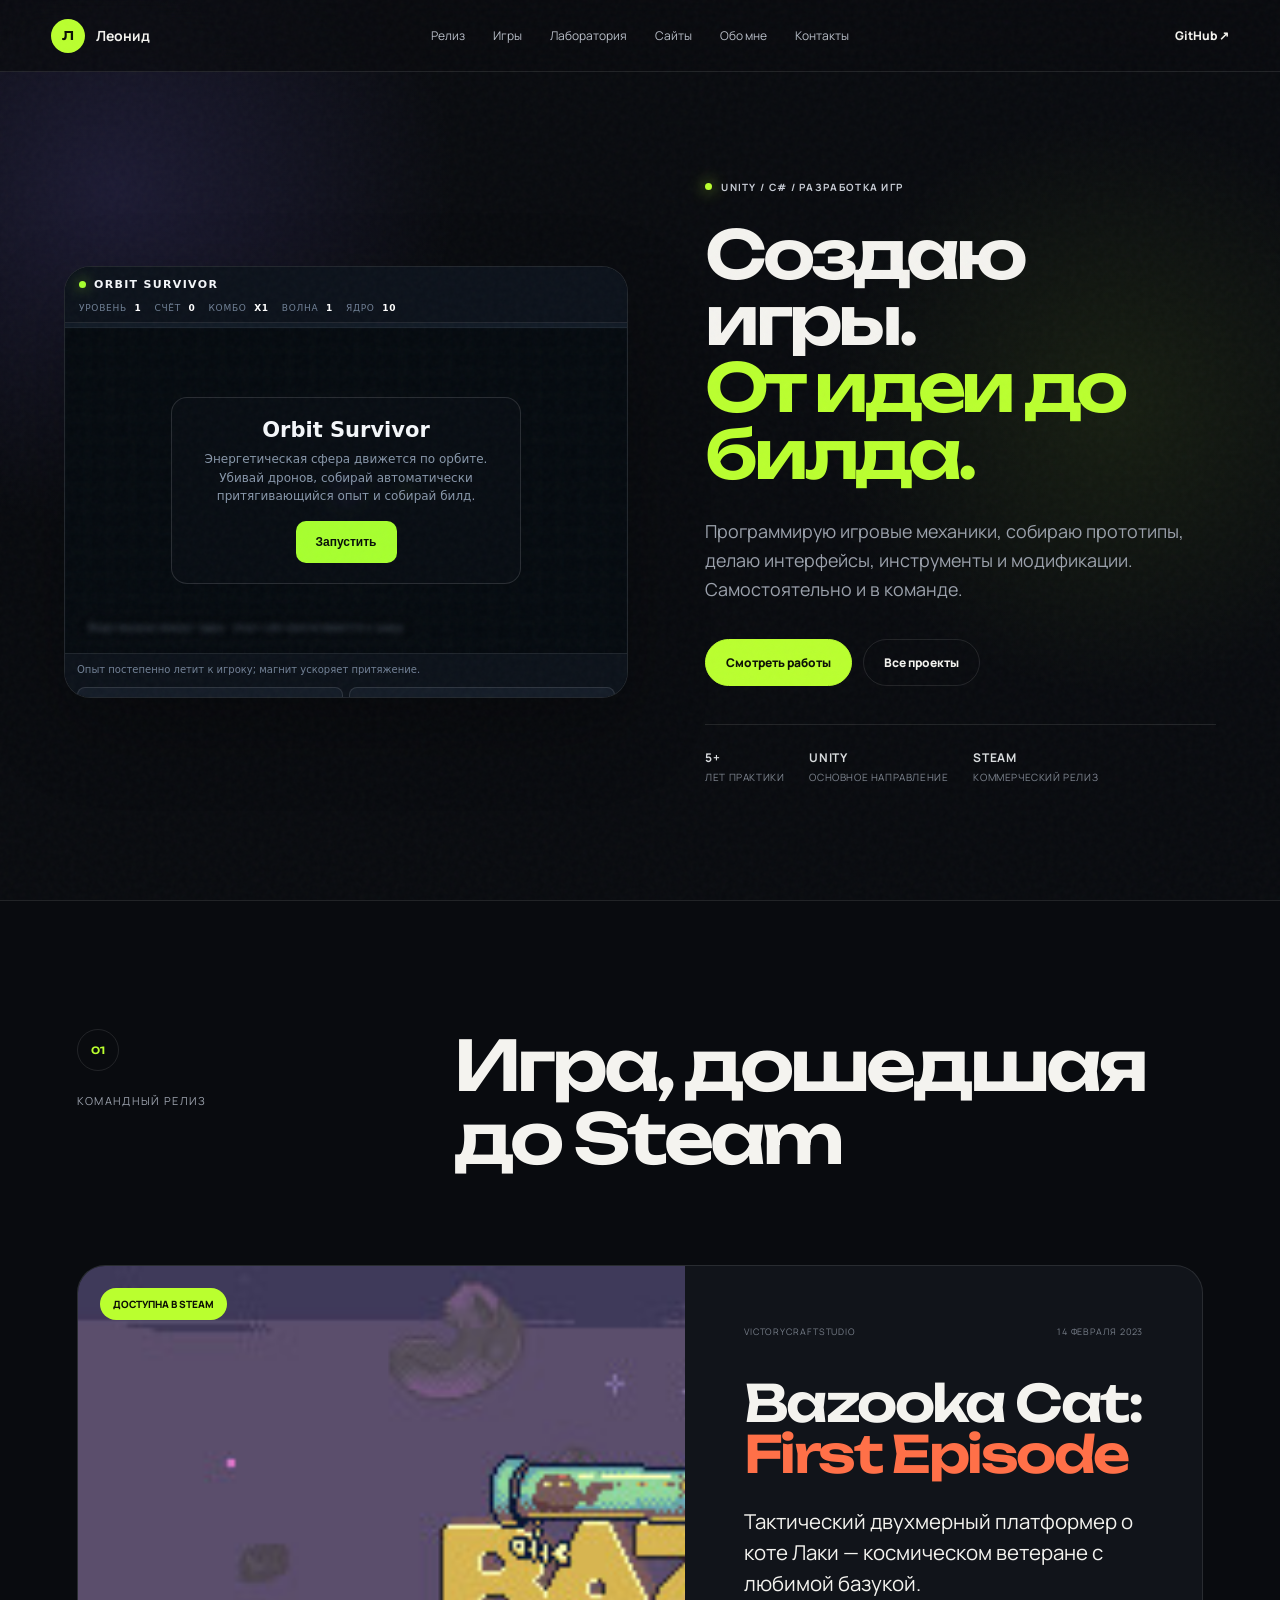
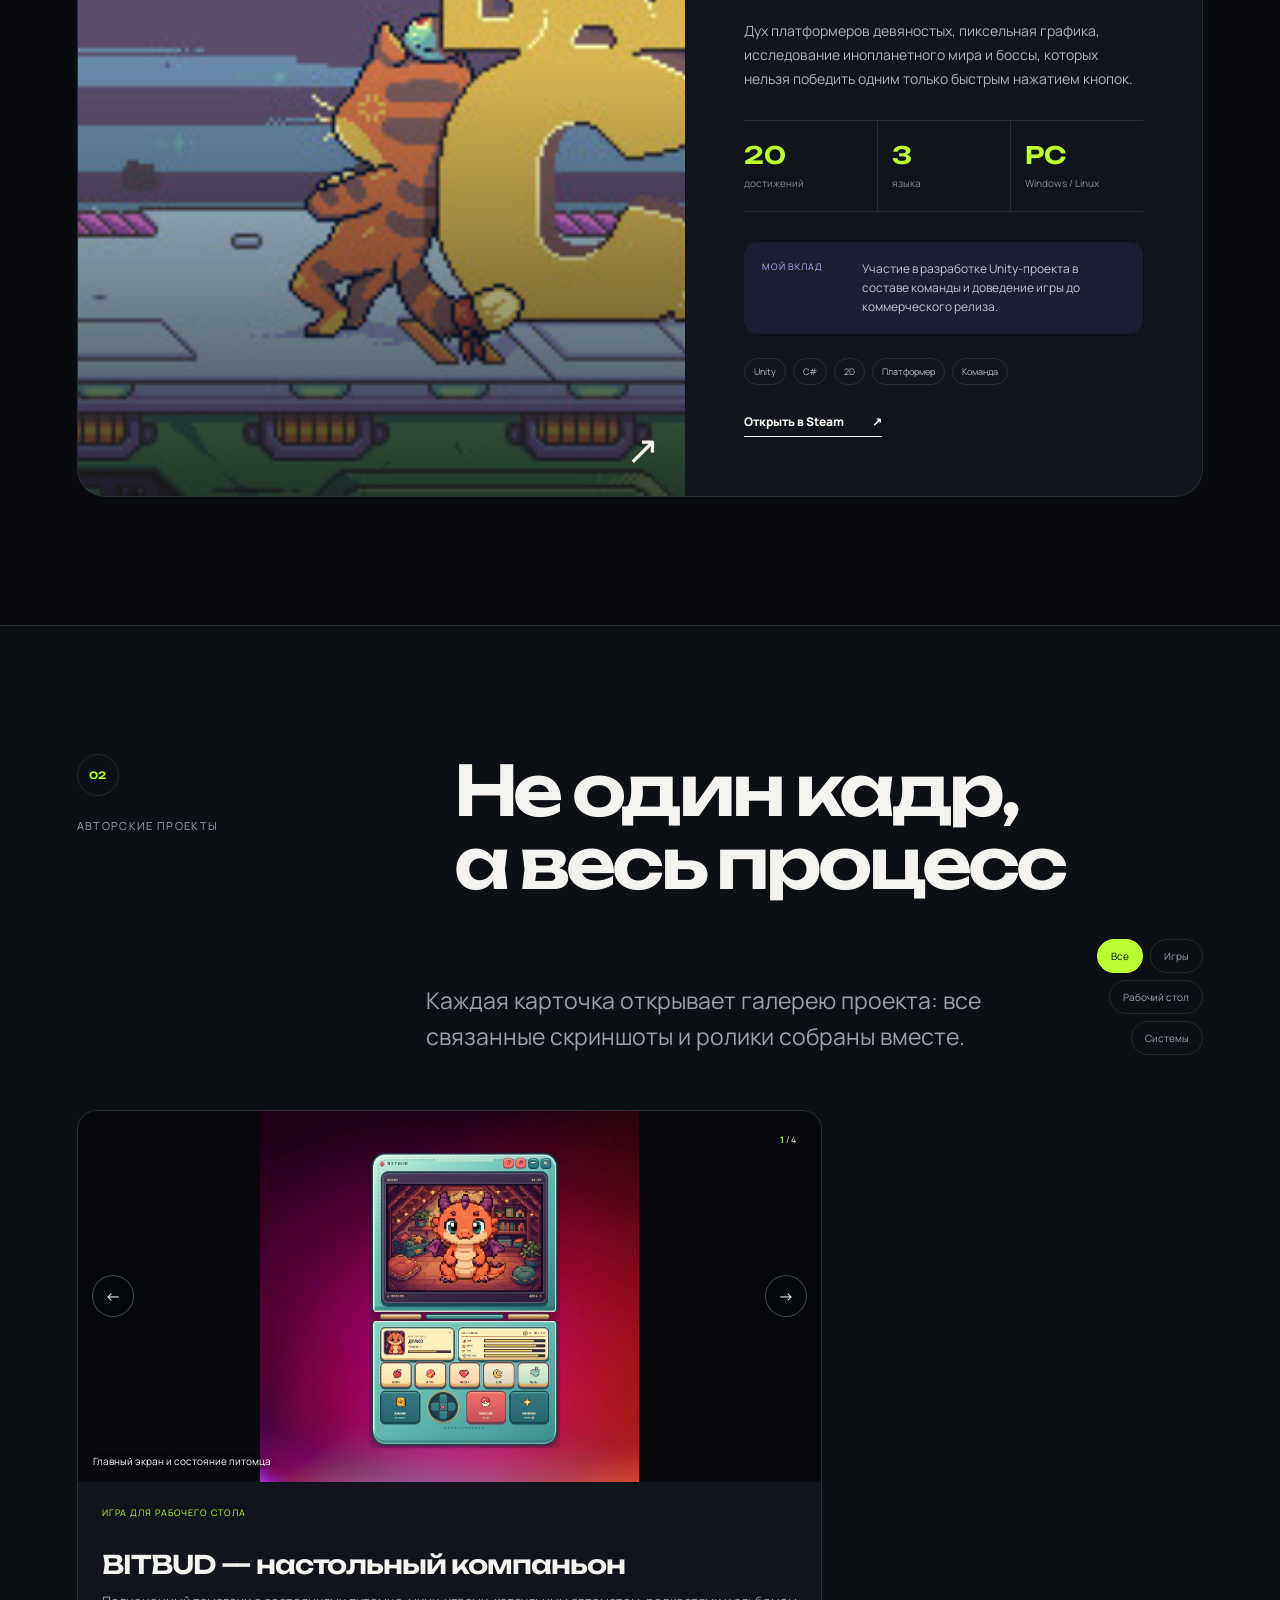
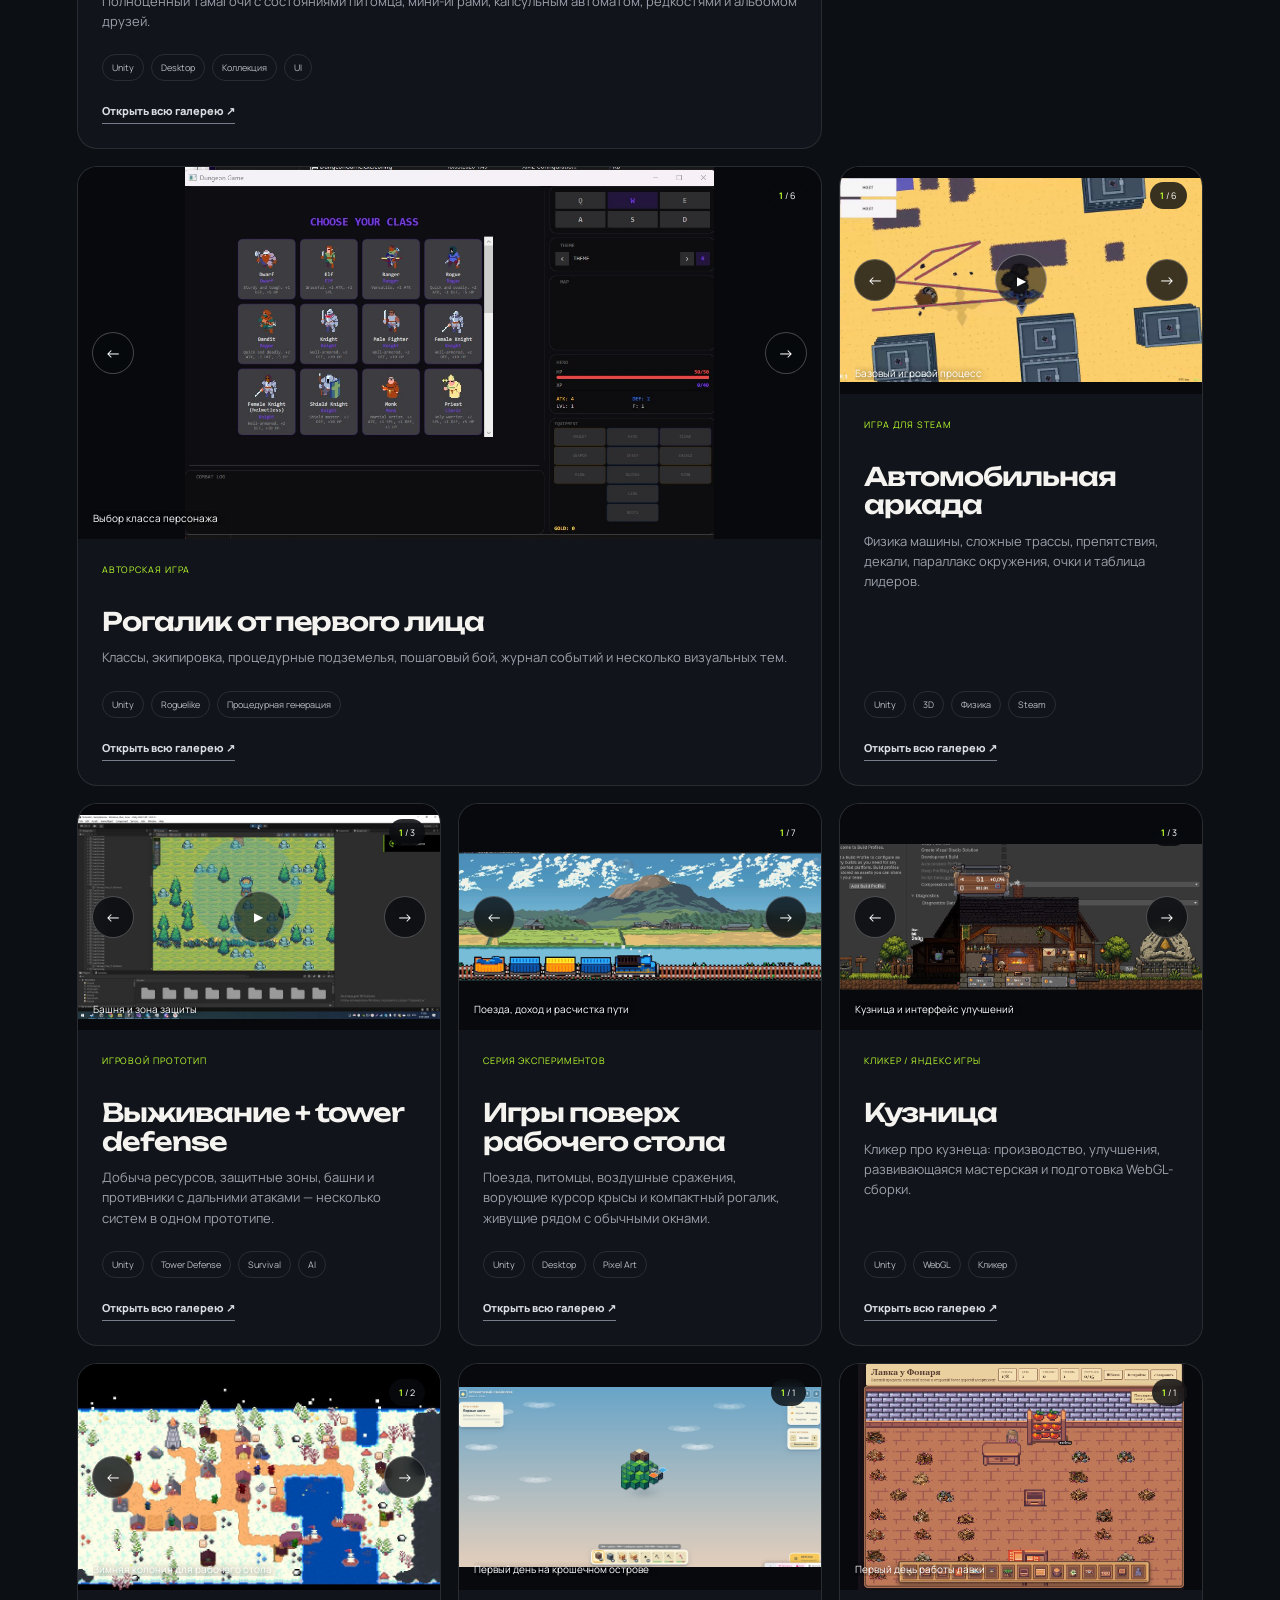
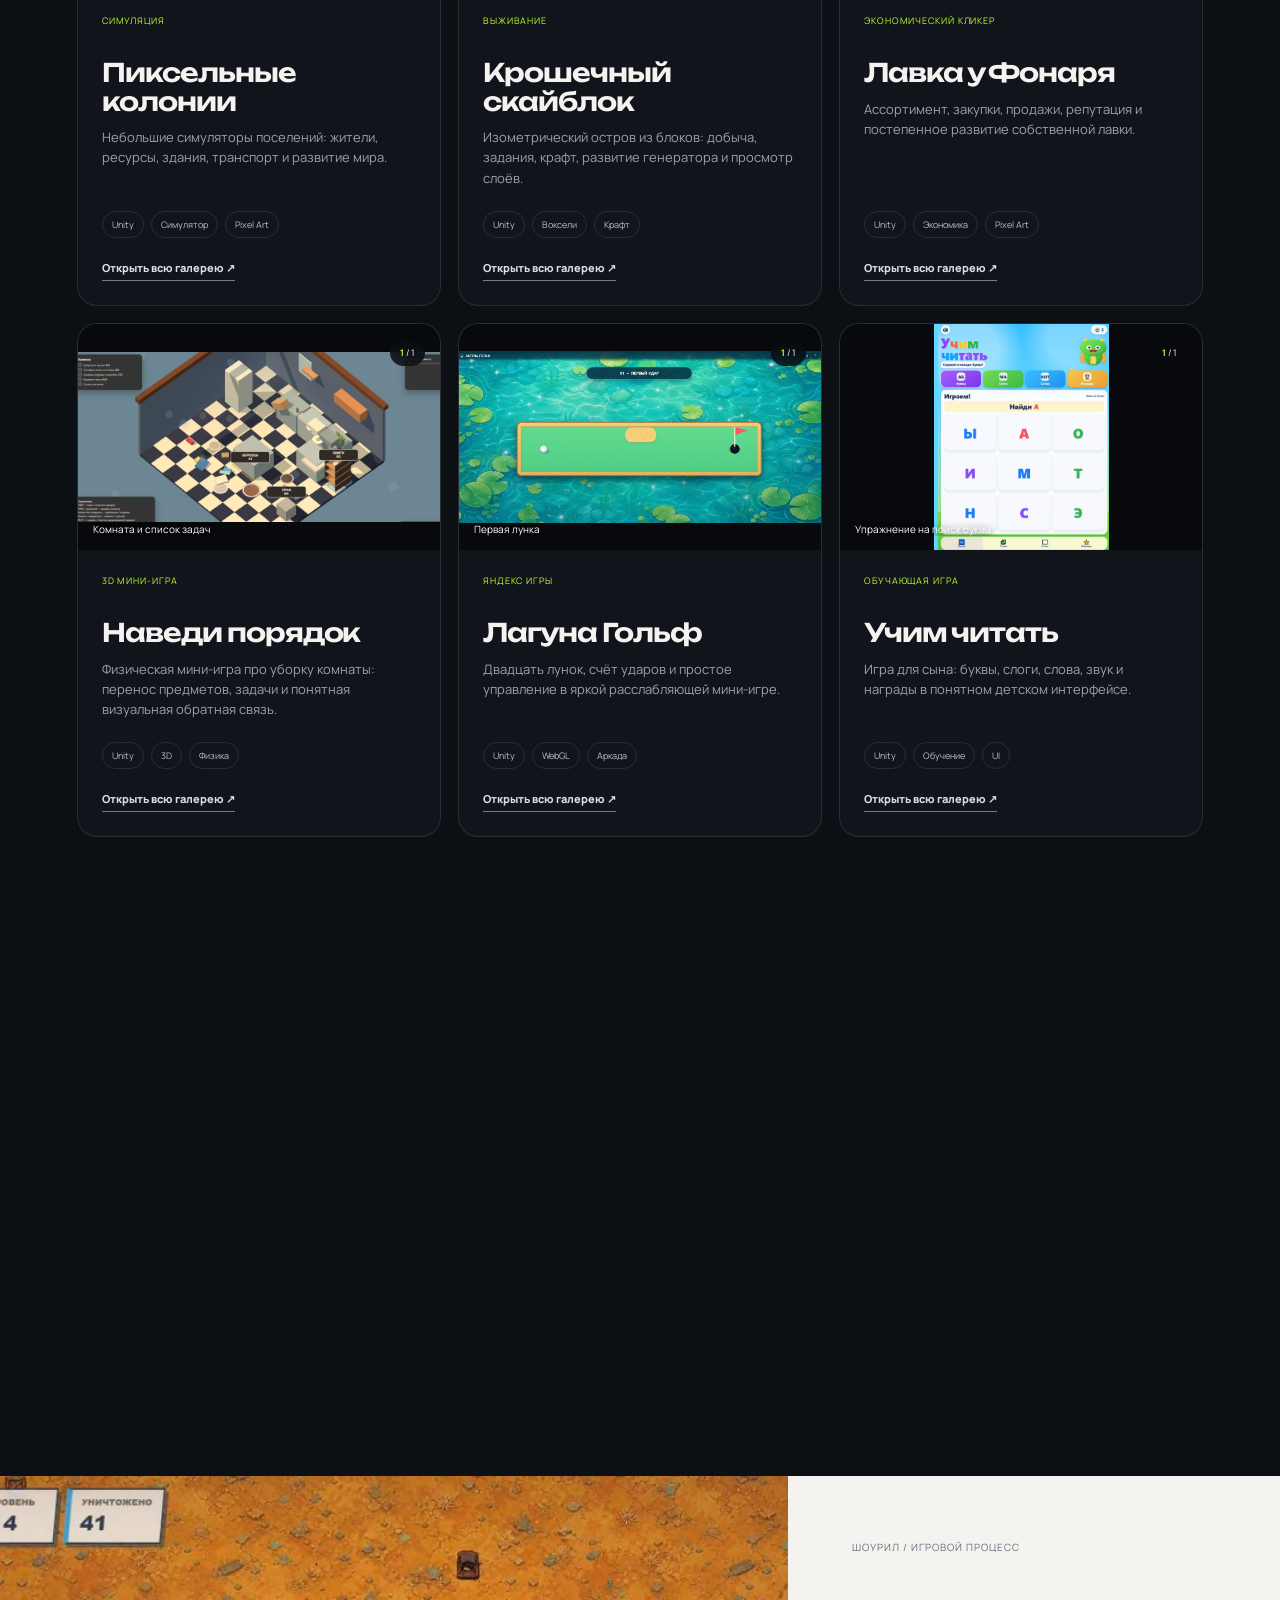
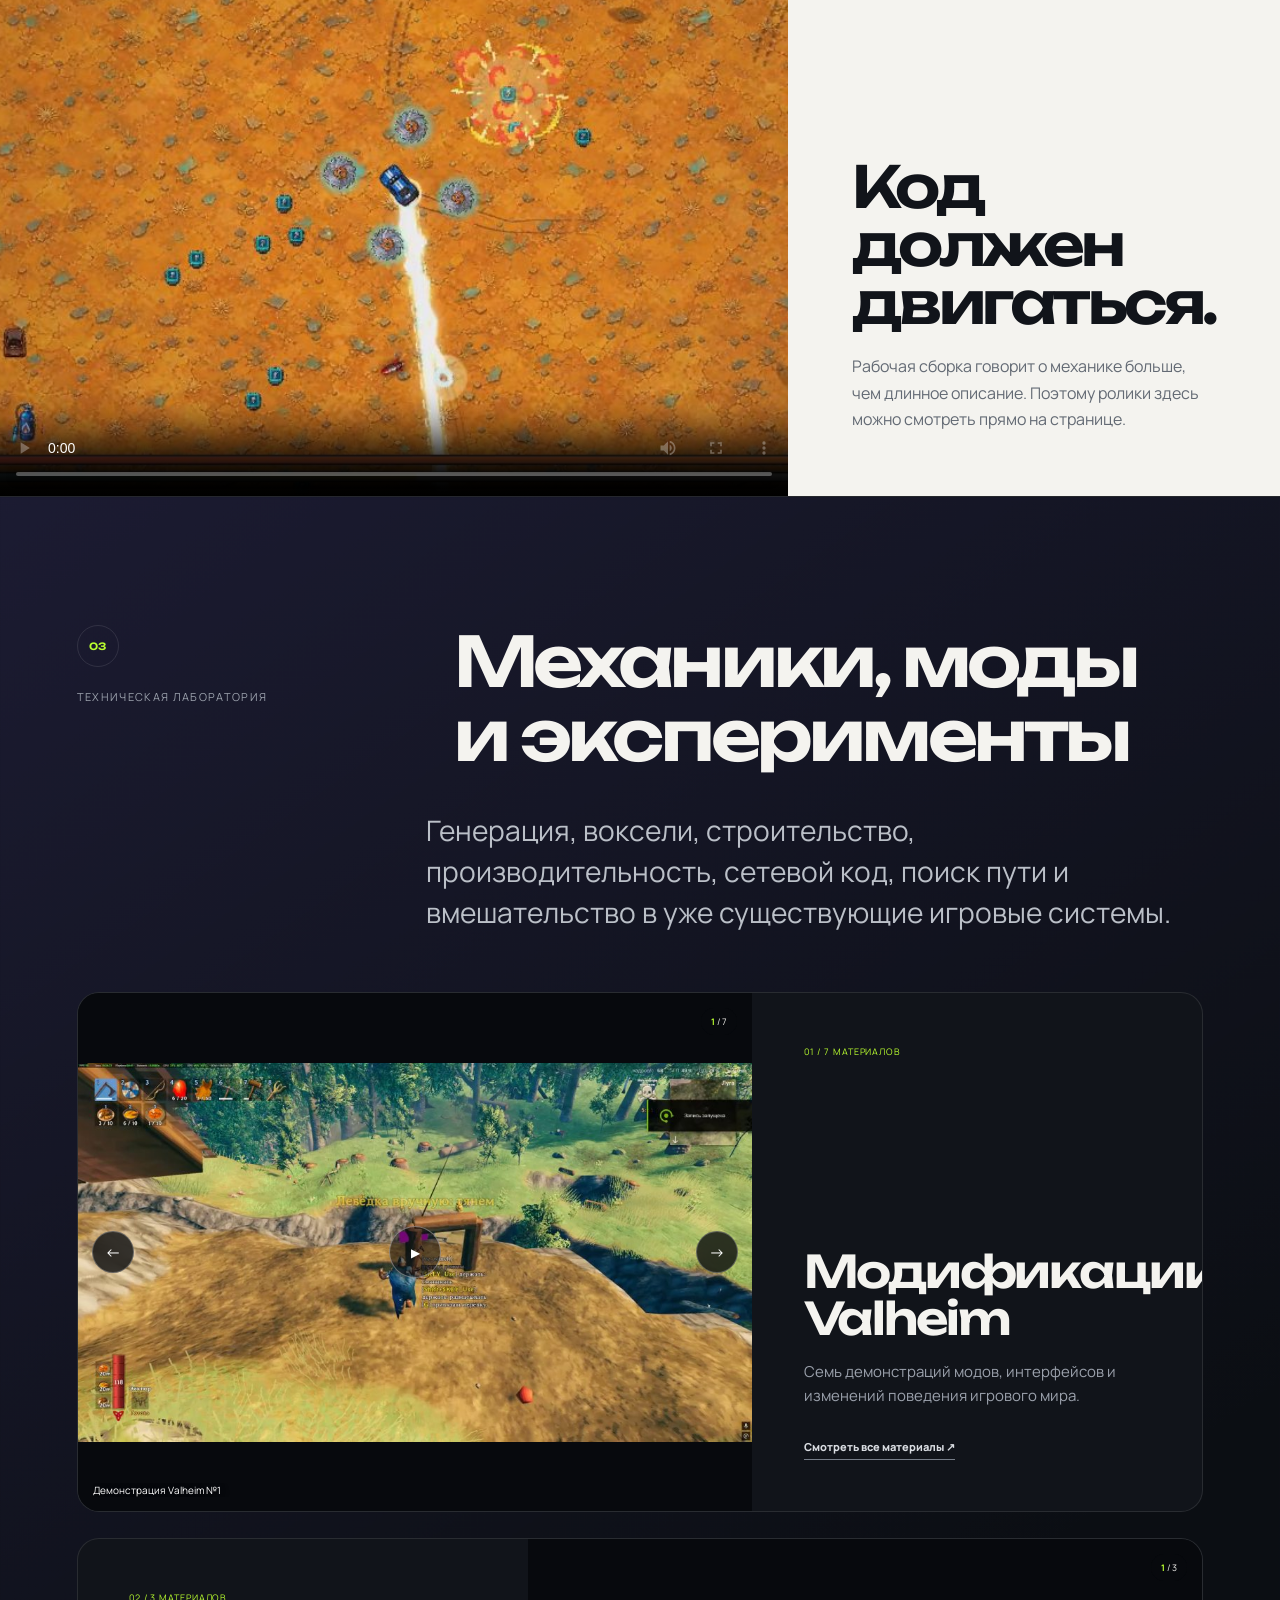
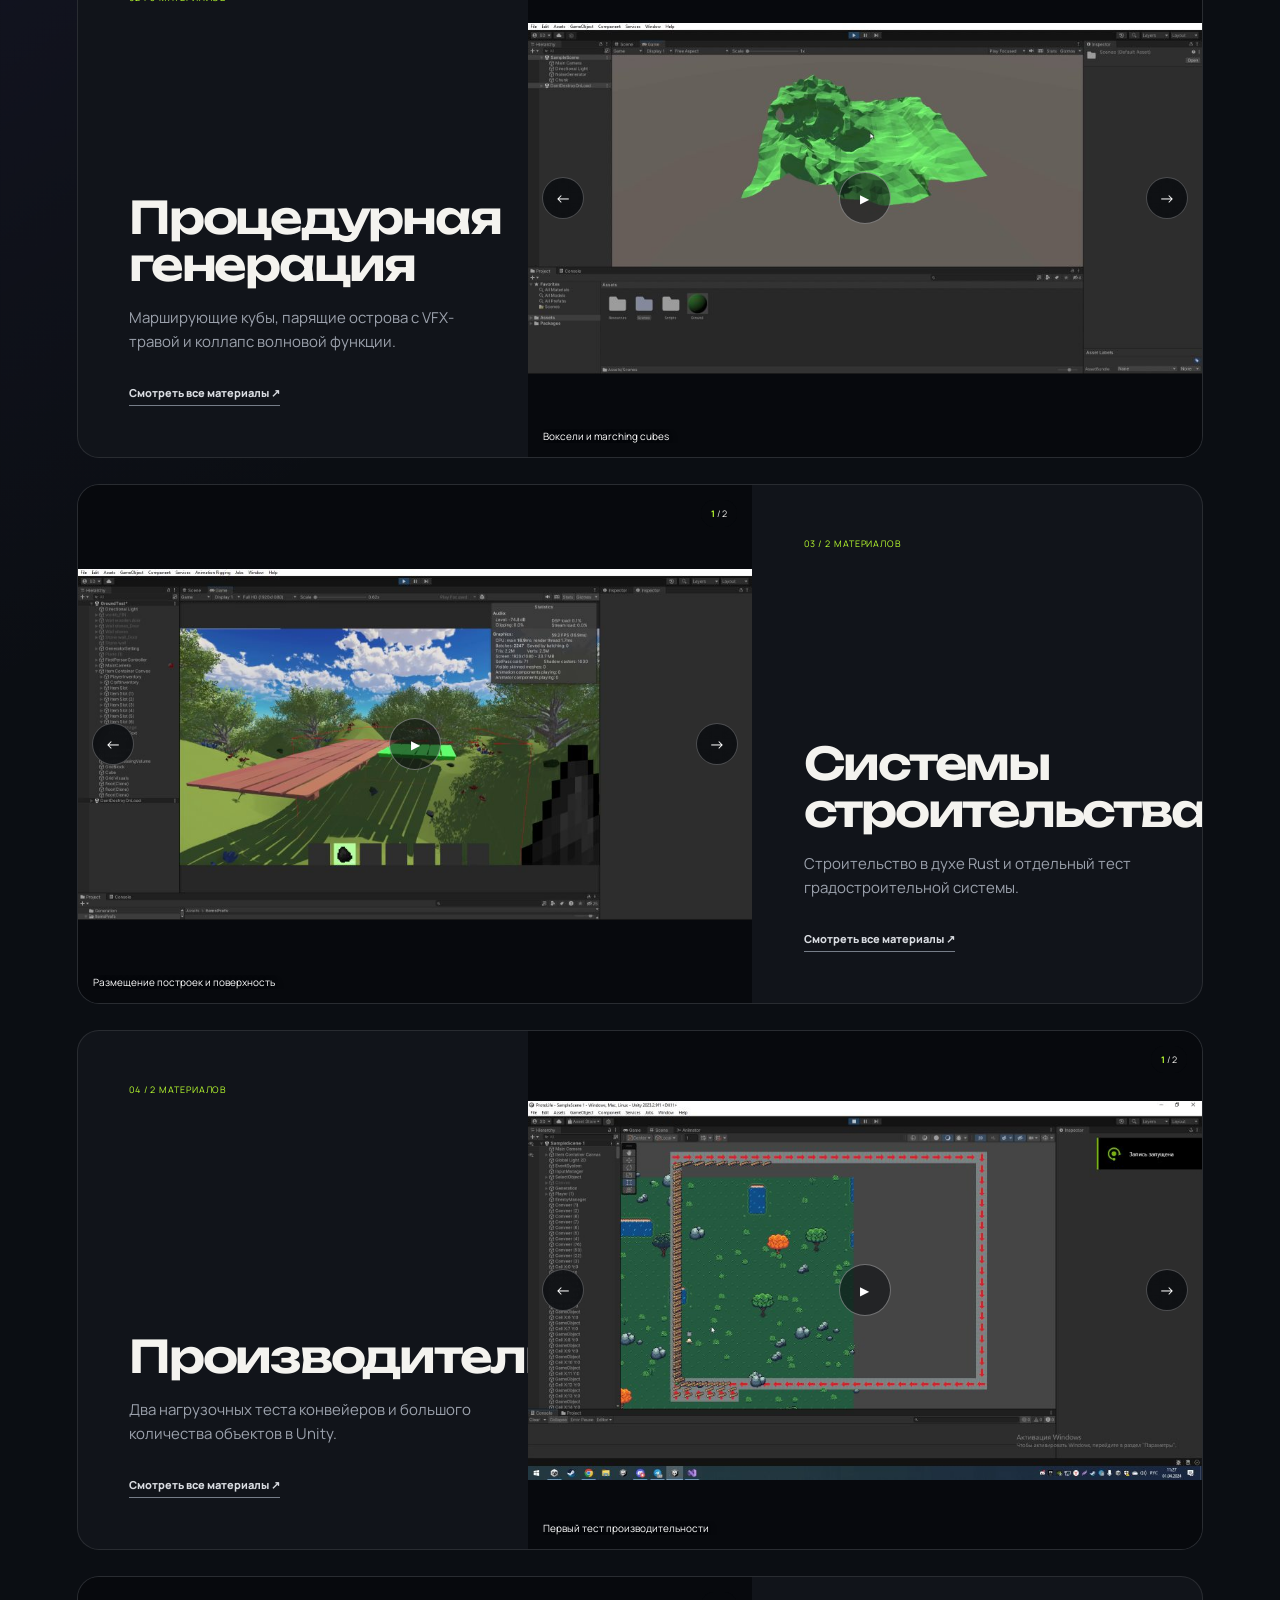
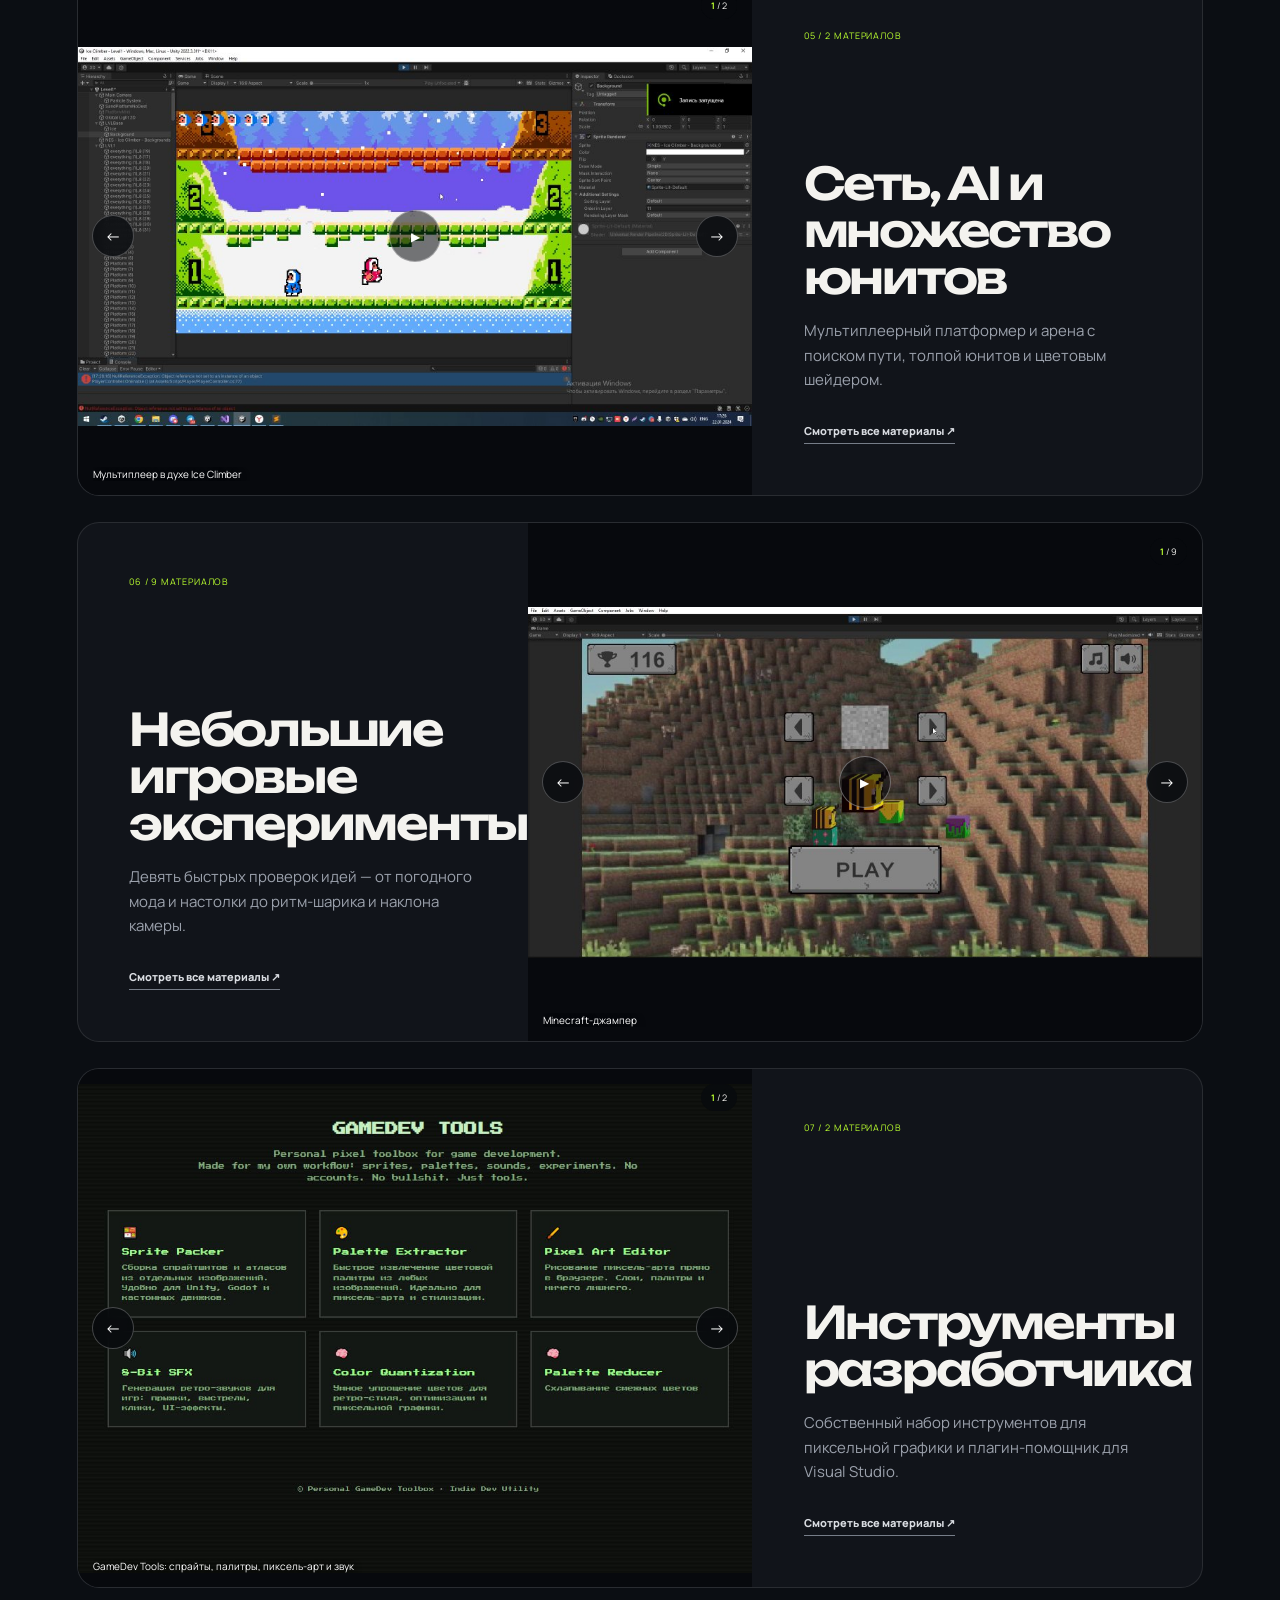
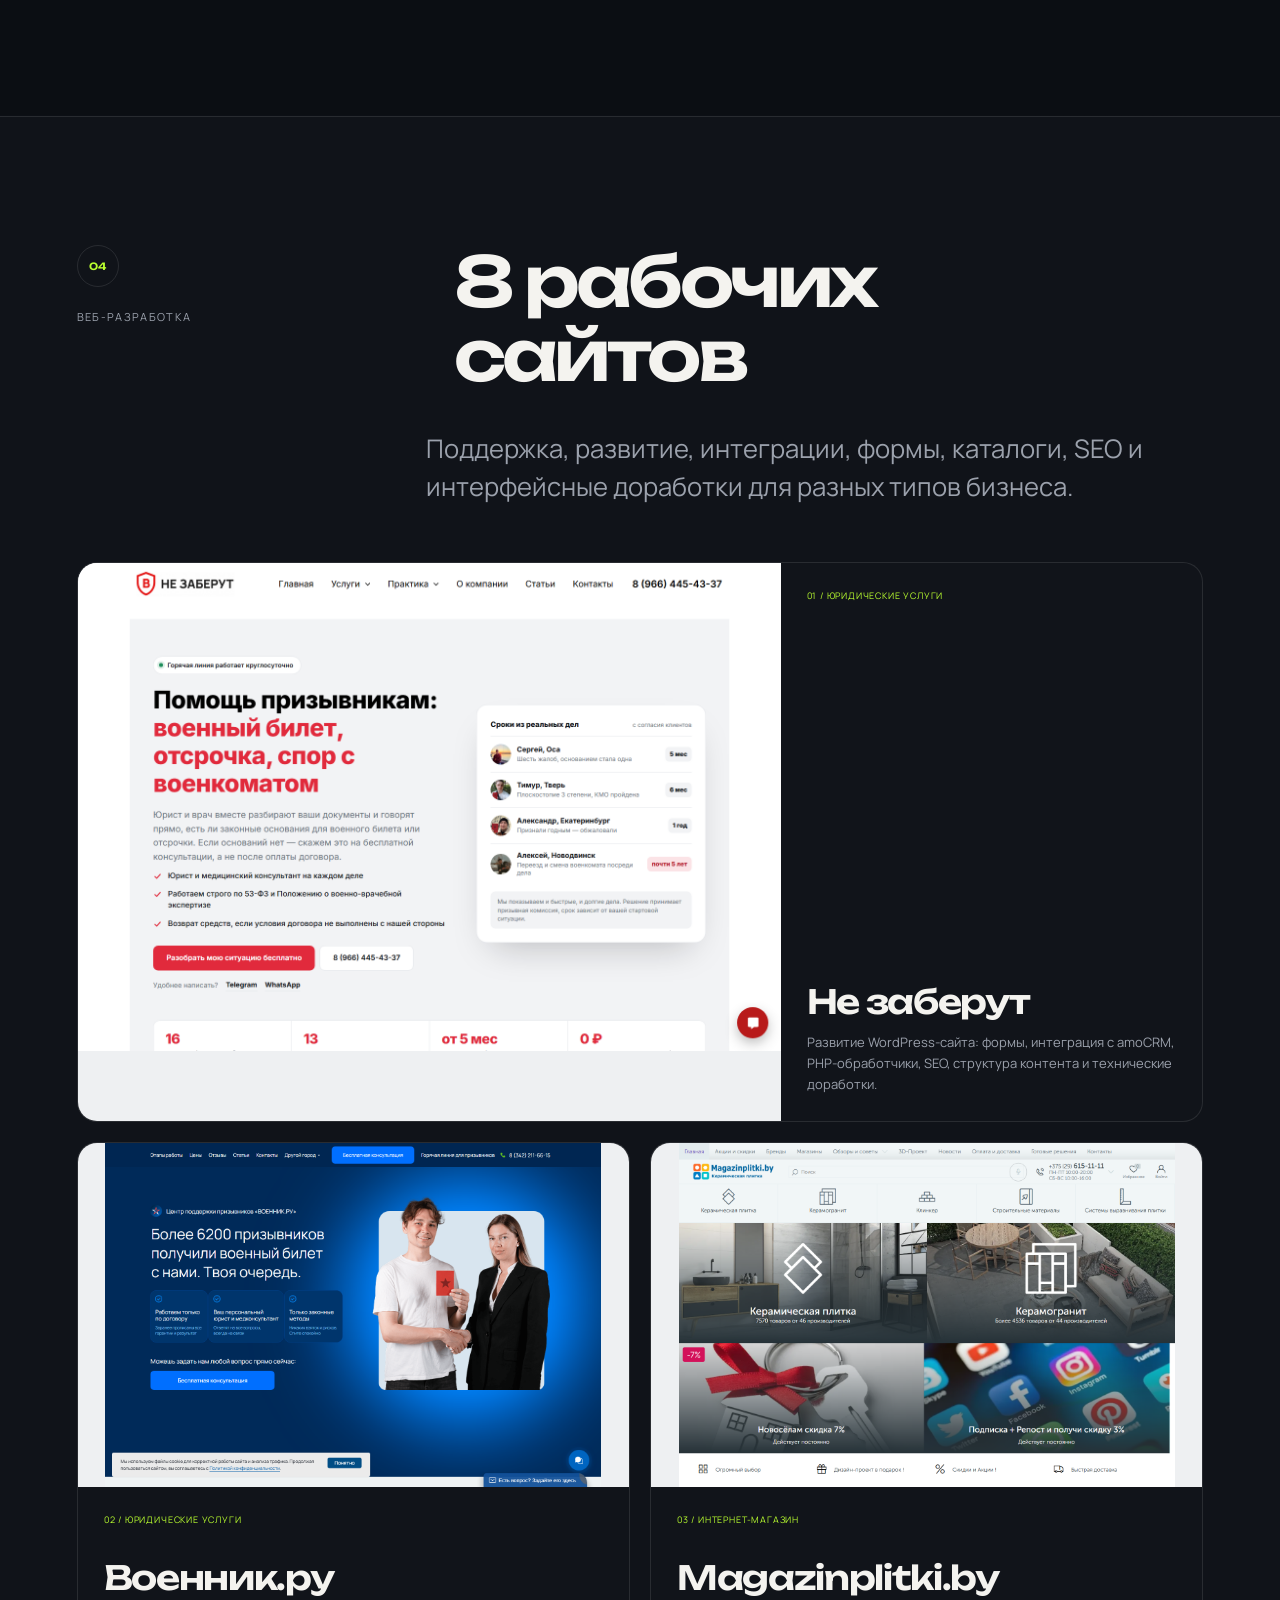
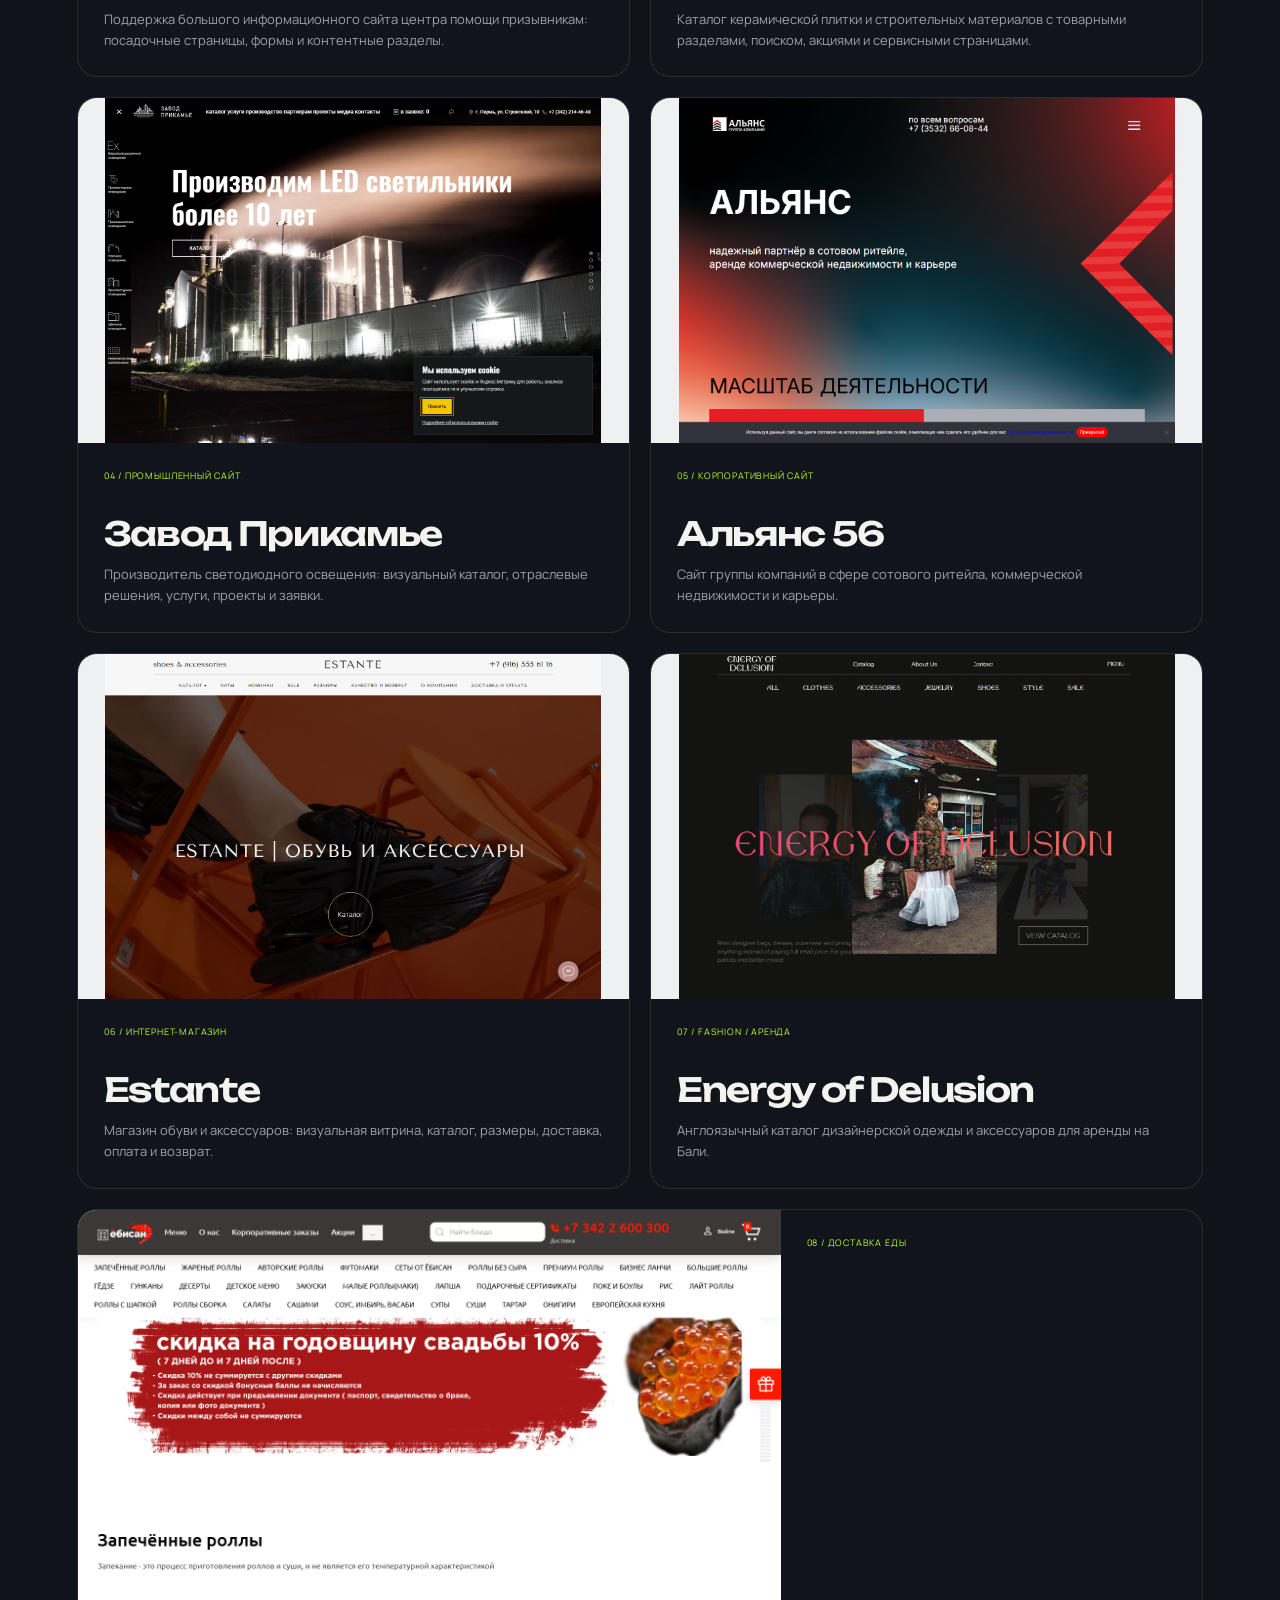
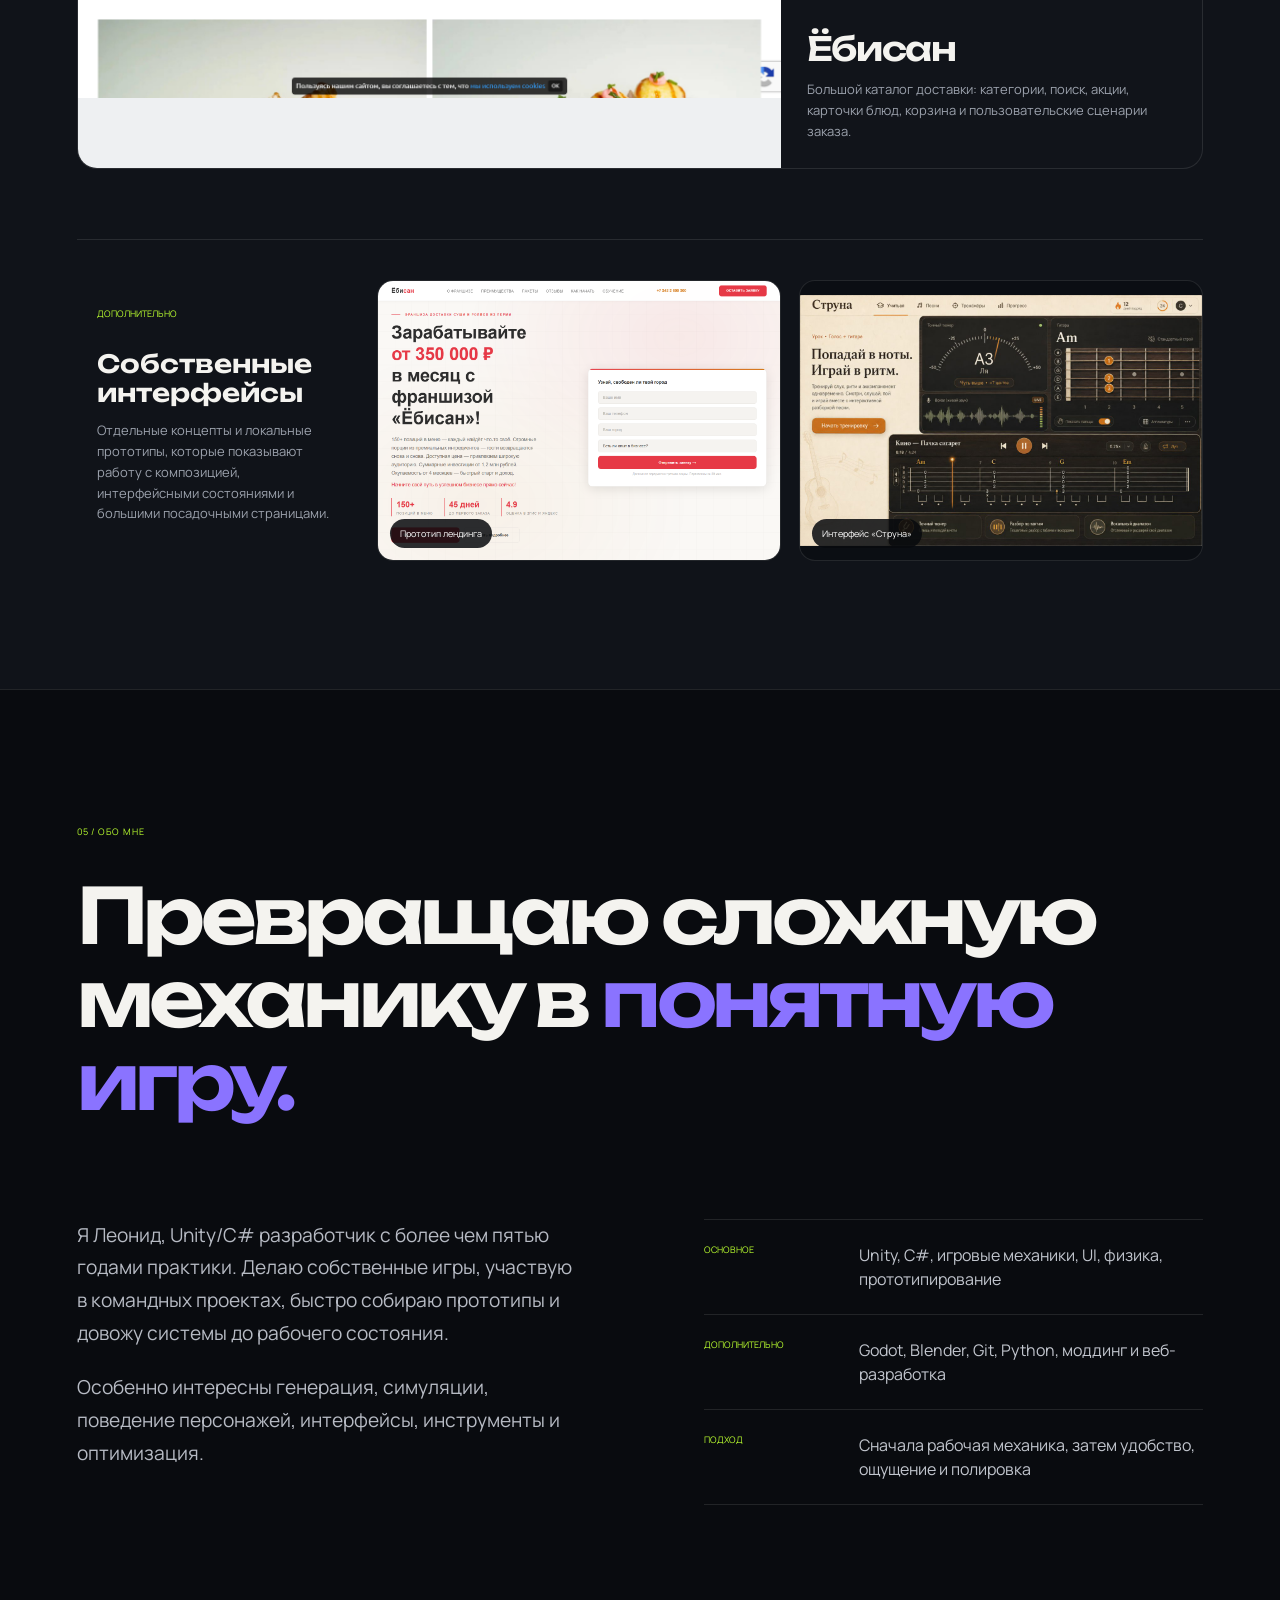
==== index.html @ 276fffbd "feat: add portfolio contacts and purge ebisan sources" ====
<!doctype html>
<html lang="ru">
<head>
  <meta charset="utf-8">
  <meta name="viewport" content="width=device-width,initial-scale=1">
  <meta name="description" content="Портфолио Леонида — Unity/C# разработчика игр, прототипов, модификаций и веб-проектов.">
  <meta name="theme-color" content="#090b0f">
  <title>Леонид — разработчик игр на Unity</title>
  <link rel="preconnect" href="https://fonts.googleapis.com">
  <link rel="preconnect" href="https://fonts.gstatic.com" crossorigin>
  <link href="https://fonts.googleapis.com/css2?family=Manrope:wght@400;500;600;700;800&family=Unbounded:wght@500;600;700&display=swap" rel="stylesheet">
  <link rel="stylesheet" href="css/style.css">
</head>
<body>
  <div class="grain" aria-hidden="true"></div>
  <header class="header">
    <a class="logo" href="#top"><span>Л</span><b>Леонид</b></a>
    <nav class="nav" aria-label="Навигация">
      <a href="#release">Релиз</a><a href="#projects">Игры</a><a href="#lab">Лаборатория</a><a href="#web">Сайты</a><a href="#about">Обо мне</a><a href="#contact">Контакты</a>
    </nav>
    <a class="header-link" href="https://github.com/Donnyscottina" target="_blank" rel="noreferrer">GitHub ↗</a>
  </header>

  <main id="top">
    <section class="hero">
      <div class="mini-game orbit-game">
        <iframe src="orbit-survivor.html" title="Мини-игра Orbit Survivor" loading="eager"></iframe>
      </div>

      <div class="hero-copy">
        <p class="eyebrow"><span></span> Unity / C# / разработка игр</p>
        <h1>Создаю игры.<br><em>От идеи до билда.</em></h1>
        <p>Программирую игровые механики, собираю прототипы, делаю интерфейсы, инструменты и модификации. Самостоятельно и в команде.</p>
        <div class="hero-actions"><a class="button button-main" href="#release">Смотреть работы</a><a class="button button-ghost" href="#projects">Все проекты</a></div>
        <div class="hero-facts"><span><b>5+</b> лет практики</span><span><b>Unity</b> основное направление</span><span><b>Steam</b> коммерческий релиз</span></div>
      </div>
    </section>

    <section class="section release" id="release">
      <div class="section-head">
        <div><span class="section-index">01</span><p class="section-label">Командный релиз</p></div>
        <h2>Игра, дошедшая<br>до Steam</h2>
      </div>
      <article class="steam-case reveal">
        <a class="steam-cover" href="https://store.steampowered.com/app/2178440/Bazooka_Cat_First_Episode/" target="_blank" rel="noreferrer">
          <img src="assets/bazooka-cat.jpg" alt="Bazooka Cat: First Episode"><span class="steam-badge">Доступна в Steam</span><span class="cover-arrow">↗</span>
        </a>
        <div class="steam-copy">
          <div class="case-meta"><span>VictoryCraftStudio</span><span>14 февраля 2023</span></div>
          <h3>Bazooka Cat:<br><em>First Episode</em></h3>
          <p class="case-lead">Тактический двухмерный платформер о коте Лаки — космическом ветеране с любимой базукой.</p>
          <p>Дух платформеров девяностых, пиксельная графика, исследование инопланетного мира и боссы, которых нельзя победить одним только быстрым нажатием кнопок.</p>
          <div class="release-facts"><div><b>20</b><span>достижений</span></div><div><b>3</b><span>языка</span></div><div><b>PC</b><span>Windows / Linux</span></div></div>
          <div class="role"><span>Мой вклад</span><p>Участие в разработке Unity-проекта в составе команды и доведение игры до коммерческого релиза.</p></div>
          <div class="tags"><span>Unity</span><span>C#</span><span>2D</span><span>Платформер</span><span>Команда</span></div>
          <a class="text-link" href="https://store.steampowered.com/app/2178440/Bazooka_Cat_First_Episode/" target="_blank" rel="noreferrer">Открыть в Steam <span>↗</span></a>
        </div>
      </article>
    </section>

    <section class="section projects" id="projects">
      <div class="section-head compact-head">
        <div><span class="section-index">02</span><p class="section-label">Авторские проекты</p></div>
        <h2>Не один кадр,<br>а весь процесс</h2>
      </div>
      <div class="catalog-intro">
        <p>Каждая карточка открывает галерею проекта: все связанные скриншоты и ролики собраны вместе.</p>
        <div class="filters" id="project-filters" aria-label="Фильтры проектов">
          <button class="active" data-filter="all">Все</button><button data-filter="game">Игры</button><button data-filter="desktop">Рабочий стол</button><button data-filter="systems">Системы</button>
        </div>
      </div>
      <div class="catalog" id="project-catalog"></div>
    </section>

    <section class="showreel">
      <video controls preload="metadata" playsinline><source src="video.mp4" type="video/mp4"></video>
      <div><span>Шоурил / игровой процесс</span><h2>Код должен<br>двигаться.</h2><p>Рабочая сборка говорит о механике больше, чем длинное описание. Поэтому ролики здесь можно смотреть прямо на странице.</p></div>
    </section>

    <section class="section lab" id="lab">
      <div class="section-head compact-head">
        <div><span class="section-index">03</span><p class="section-label">Техническая лаборатория</p></div>
        <h2>Механики, моды<br>и эксперименты</h2>
      </div>
      <p class="lab-lead">Генерация, воксели, строительство, производительность, сетевой код, поиск пути и вмешательство в уже существующие игровые системы.</p>
      <div class="lab-grid" id="lab-catalog"></div>
    </section>

    <section class="section web" id="web">
      <div class="section-head compact-head">
        <div><span class="section-index">04</span><p class="section-label">Веб-разработка</p></div>
        <h2>8 рабочих<br>сайтов</h2>
      </div>
      <p class="web-lead">Поддержка, развитие, интеграции, формы, каталоги, SEO и интерфейсные доработки для разных типов бизнеса.</p>
      <div class="site-catalog" id="site-catalog"></div>
      <div class="web-extras">
        <div><span>Дополнительно</span><h3>Собственные интерфейсы</h3><p>Отдельные концепты и локальные прототипы, которые показывают работу с композицией, интерфейсными состояниями и большими посадочными страницами.</p></div>
        <figure class="extra-shot"><img src="assets/ebisan-preview.png" alt="Локальный прототип лендинга Ёбисан"><figcaption>Прототип лендинга</figcaption></figure>
        <figure class="extra-shot"><img src="site/photo_2026-08-03_14-20-06.jpg" alt="Музыкальная платформа Струна"><figcaption>Интерфейс «Струна»</figcaption></figure>
      </div>
    </section>

    <section class="section about" id="about">
      <div class="about-title"><span>05 / ОБО МНЕ</span><h2>Превращаю сложную механику в <em>понятную игру.</em></h2></div>
      <div class="about-grid">
        <div class="about-copy reveal"><p>Я Леонид, Unity/C# разработчик с более чем пятью годами практики. Делаю собственные игры, участвую в командных проектах, быстро собираю прототипы и довожу системы до рабочего состояния.</p><p>Особенно интересны генерация, симуляции, поведение персонажей, интерфейсы, инструменты и оптимизация.</p></div>
        <div class="skills reveal"><div><span>Основное</span><p>Unity, C#, игровые механики, UI, физика, прототипирование</p></div><div><span>Дополнительно</span><p>Godot, Blender, Git, Python, моддинг и веб-разработка</p></div><div><span>Подход</span><p>Сначала рабочая механика, затем удобство, ощущение и полировка</p></div></div>
      </div>
    </section>

    <section class="contact" id="contact">
      <p>Есть игровая идея или техническая задача?</p>
      <h2>Давайте обсудим.</h2>
      <div class="contact-links">
        <a href="https://t.me/DonnyScott" target="_blank" rel="noreferrer" aria-label="Написать Леониду в Telegram">
          <span><small>Telegram</small>@DonnyScott</span><b>↗</b>
        </a>
        <a href="mailto:beck6528@gmail.com" aria-label="Написать Леониду по электронной почте">
          <span><small>Gmail</small>beck6528@gmail.com</span><b>↗</b>
        </a>
        <a href="https://github.com/Donnyscottina" target="_blank" rel="noreferrer" aria-label="Открыть профиль Леонида на GitHub">
          <span><small>GitHub</small>Donnyscottina</span><b>↗</b>
        </a>
      </div>
    </section>
  </main>

  <div class="media-modal" id="media-modal" aria-hidden="true" role="dialog" aria-modal="true" aria-labelledby="modal-title">
    <div class="modal-shell">
      <div class="modal-head"><div><span id="modal-type"></span><h2 id="modal-title"></h2></div><button id="modal-close" aria-label="Закрыть">×</button></div>
      <div class="modal-stage" id="modal-stage"></div>
      <div class="modal-bottom"><button id="modal-prev">←</button><p id="modal-caption"></p><span id="modal-count"></span><button id="modal-next">→</button></div>
      <div class="modal-thumbs" id="modal-thumbs"></div>
    </div>
  </div>

  <footer><span>© <span id="year"></span> Леонид</span><span>Unity / C# / разработка игр</span></footer>
  <script src="js/video-posters.js"></script>
  <script src="js/main.js"></script>
</body>
</html>
---- css/style.css ----
:root{--bg:#090b0f;--panel:#11141a;--panel2:#171b23;--text:#f4f3ef;--muted:#9ba1ac;--line:rgba(255,255,255,.1);--lime:#baff2f;--orange:#ff7048;--violet:#8a73ff;--display:"Unbounded",sans-serif;--body:"Manrope",sans-serif}
*{box-sizing:border-box}html{scroll-behavior:smooth}body{margin:0;background:var(--bg);color:var(--text);font-family:var(--body);overflow-x:hidden}button{font:inherit}a{color:inherit;text-decoration:none}img,video,canvas{display:block;max-width:100%}.grain{position:fixed;inset:0;z-index:50;pointer-events:none;opacity:.045;background-image:url("data:image/svg+xml,%3Csvg viewBox='0 0 180 180' xmlns='http://www.w3.org/2000/svg'%3E%3Cfilter id='n'%3E%3CfeTurbulence type='fractalNoise' baseFrequency='.9' numOctaves='3' stitchTiles='stitch'/%3E%3C/filter%3E%3Crect width='100%25' height='100%25' filter='url(%23n)' opacity='.7'/%3E%3C/svg%3E")}
.header{position:fixed;z-index:30;inset:0 0 auto;display:grid;grid-template-columns:1fr auto 1fr;align-items:center;height:72px;padding:0 clamp(18px,4vw,64px);border-bottom:1px solid var(--line);background:rgba(9,11,15,.78);backdrop-filter:blur(18px)}.logo{display:flex;align-items:center;gap:11px;font-size:14px}.logo span{display:grid;place-items:center;width:34px;height:34px;border-radius:50%;background:var(--lime);color:#0c1005;font:600 12px var(--display)}.nav{display:flex;gap:28px;color:#b9bec8;font-size:12px}.nav a,.header-link{transition:color .2s}.nav a:hover,.header-link:hover{color:var(--lime)}.header-link{justify-self:end;font-size:12px;font-weight:800}
.hero{position:relative;display:grid;grid-template-columns:minmax(520px,1.05fr) minmax(440px,.95fr);align-items:center;gap:clamp(45px,6vw,100px);min-height:100svh;padding:118px clamp(20px,5vw,82px) 54px;background:radial-gradient(circle at 9% 21%,rgba(138,115,255,.15),transparent 25%),radial-gradient(circle at 87% 45%,rgba(186,255,47,.08),transparent 24%)}
.hero-copy{min-width:0}.eyebrow{display:flex;align-items:center;gap:9px;margin:0 0 27px;color:#c9ced7;text-transform:uppercase;letter-spacing:.13em;font-size:10px;font-weight:700}.eyebrow span,.live-dot{width:7px;height:7px;border-radius:50%;background:var(--lime);box-shadow:0 0 16px var(--lime)}.hero-copy h1{margin:0;font:600 clamp(48px,5.2vw,88px)/1 var(--display);letter-spacing:-.065em}.hero-copy h1 em{color:var(--lime);font-style:normal}.hero-copy>p:not(.eyebrow){max-width:700px;margin:30px 0 0;color:var(--muted);font-size:clamp(17px,1.4vw,21px);line-height:1.62}.hero-actions{display:flex;gap:11px;flex-wrap:wrap;margin-top:35px}.button{padding:14px 20px;border:1px solid var(--line);border-radius:999px;font-size:12px;font-weight:800;transition:transform .2s,border-color .2s}.button:hover{transform:translateY(-2px);border-color:var(--lime)}.button-main{background:var(--lime);border-color:var(--lime);color:#0c1005}.hero-facts{display:flex;gap:25px;flex-wrap:wrap;margin-top:38px;padding-top:24px;border-top:1px solid var(--line);color:#7f8691;font-size:10px;text-transform:uppercase;letter-spacing:.06em}.hero-facts b{display:block;margin-bottom:4px;color:#dadddf;font-size:12px}
.mini-game{min-width:0;border:1px solid var(--line);border-radius:26px;overflow:hidden;background:#090e15;box-shadow:0 30px 80px rgba(0,0,0,.3)}.orbit-game iframe{display:block;width:100%;height:auto;min-height:430px;max-height:620px;aspect-ratio:900/650;border:0;background:#090e15}
.section{padding:clamp(90px,10vw,160px) clamp(20px,6vw,100px);border-top:1px solid var(--line)}.section-head{display:grid;grid-template-columns:.62fr 1.38fr;gap:40px;align-items:start;margin-bottom:clamp(55px,7vw,95px)}.compact-head{margin-bottom:38px}.section-index{display:grid;place-items:center;width:42px;height:42px;margin-bottom:22px;border:1px solid var(--line);border-radius:50%;color:var(--lime);font:600 10px var(--display)}.section-label{margin:0;color:var(--muted);font-size:11px;text-transform:uppercase;letter-spacing:.12em}.section-head h2{margin:0;font:600 clamp(42px,5.4vw,80px)/1.06 var(--display);letter-spacing:-.055em}
.steam-case{display:grid;grid-template-columns:minmax(0,1.08fr) minmax(400px,.92fr);min-height:740px;border:1px solid var(--line);border-radius:28px;overflow:hidden;background:var(--panel)}.steam-cover{position:relative;overflow:hidden;background:#151921}.steam-cover:after{content:"";position:absolute;inset:0;background:linear-gradient(180deg,transparent 48%,rgba(8,10,14,.7))}.steam-cover img{width:100%;height:100%;object-fit:cover;transition:transform .6s}.steam-cover:hover img{transform:scale(1.035)}.steam-badge{position:absolute;z-index:2;top:22px;left:22px;padding:9px 13px;border-radius:999px;background:var(--lime);color:#0c1005;font-size:10px;font-weight:800;text-transform:uppercase}.cover-arrow{position:absolute;z-index:2;right:25px;bottom:20px;font-size:40px}.steam-copy{padding:clamp(30px,4.6vw,68px)}.case-meta{display:flex;justify-content:space-between;gap:12px;margin-bottom:40px;color:#777e89;font-size:9px;text-transform:uppercase;letter-spacing:.1em}.steam-copy h3{margin:0;font:600 clamp(36px,4vw,62px)/1 var(--display);letter-spacing:-.05em}.steam-copy h3 em{color:var(--orange);font-style:normal}.steam-copy>p{color:#aeb3bd;font-size:14px;line-height:1.7}.steam-copy .case-lead{margin-top:26px;color:var(--text);font-size:clamp(17px,1.6vw,22px);line-height:1.5}.release-facts{display:grid;grid-template-columns:repeat(3,1fr);margin:30px 0;border-block:1px solid var(--line)}.release-facts div{padding:19px 10px 19px 0}.release-facts div+div{padding-left:14px;border-left:1px solid var(--line)}.release-facts b{display:block;color:var(--lime);font:600 24px var(--display)}.release-facts span{color:#858c97;font-size:10px}.role{display:grid;grid-template-columns:85px 1fr;gap:15px;margin:24px 0;padding:18px;border-radius:14px;background:rgba(138,115,255,.1)}.role>span{color:#b8acff;font-size:9px;text-transform:uppercase;letter-spacing:.1em}.role p{margin:0;color:#c3c6cd;font-size:12px;line-height:1.55}.tags{display:flex;flex-wrap:wrap;gap:7px}.tags span{padding:6px 9px;border:1px solid var(--line);border-radius:999px;color:#b9bec7;font-size:9px}.text-link{display:inline-flex;gap:28px;margin-top:28px;padding-bottom:6px;border-bottom:1px solid;font-size:12px;font-weight:800}.text-link:hover{color:var(--lime)}
.projects{background:#0c0f14}.catalog-intro{display:flex;align-items:end;justify-content:space-between;gap:30px;margin:0 0 55px 31%}.catalog-intro p{max-width:670px;margin:0;color:var(--muted);font-size:clamp(17px,1.8vw,24px);line-height:1.55}.filters{display:flex;gap:7px;flex-wrap:wrap;justify-content:flex-end}.filters button{padding:9px 13px;border:1px solid var(--line);border-radius:999px;background:transparent;color:#9ca2ad;font-size:10px;cursor:pointer}.filters button.active,.filters button:hover{background:var(--lime);border-color:var(--lime);color:#101408}.catalog{display:grid;grid-template-columns:repeat(12,1fr);gap:17px}.collection-card{grid-column:span 4;display:flex;flex-direction:column;min-width:0;border:1px solid var(--line);border-radius:20px;overflow:hidden;background:var(--panel);transition:transform .25s,border-color .25s}.collection-card.featured{grid-column:span 8}.collection-card:hover{transform:translateY(-4px);border-color:rgba(186,255,47,.3)}.collection-card[hidden]{display:none}.collection-cover{position:relative;width:100%;aspect-ratio:16/10;padding:0;border:0;overflow:hidden;background:linear-gradient(140deg,#242936,#11151d);color:#fff;cursor:pointer;text-align:left}.collection-card.featured .collection-cover{aspect-ratio:16/8}.collection-cover img,.collection-cover video{width:100%;height:100%;object-fit:cover;transition:transform .5s}.collection-card:hover .collection-cover img,.collection-card:hover .collection-cover video{transform:scale(1.035)}.collection-cover:after{content:"";position:absolute;inset:0;background:linear-gradient(180deg,transparent 52%,rgba(5,7,10,.82))}.collection-count{position:absolute;z-index:2;right:15px;top:15px;padding:7px 10px;border-radius:999px;background:rgba(8,10,14,.8);backdrop-filter:blur(8px);font-size:9px}.play-mark{position:absolute;z-index:2;inset:50% auto auto 50%;display:grid;place-items:center;width:52px;height:52px;transform:translate(-50%,-50%);border:1px solid rgba(255,255,255,.35);border-radius:50%;background:rgba(8,10,14,.55);font-size:12px}.collection-body{display:flex;flex:1;flex-direction:column;align-items:flex-start;padding:24px}.collection-kicker{color:var(--lime);font-size:9px;text-transform:uppercase;letter-spacing:.1em}.collection-body h3{margin:32px 0 11px;font:600 clamp(21px,2vw,31px)/1.12 var(--display);letter-spacing:-.04em}.collection-body p{margin:0 0 23px;color:var(--muted);font-size:13px;line-height:1.55}.collection-body .tags{margin-top:auto}.open-gallery{margin-top:22px;padding:0 0 5px;border:0;border-bottom:1px solid #767d88;background:transparent;color:#d9dce1;font-size:11px;font-weight:800;cursor:pointer}.open-gallery:hover{color:var(--lime);border-color:var(--lime)}
.showreel{display:grid;grid-template-columns:1.35fr .65fr;min-height:620px;background:var(--text);color:#11141a}.showreel video{width:100%;height:100%;min-height:560px;object-fit:cover;background:#080a0e}.showreel>div{display:flex;flex-direction:column;padding:clamp(34px,5vw,75px)}.showreel span{color:#69707b;font-size:10px;text-transform:uppercase;letter-spacing:.1em}.showreel h2{margin:auto 0 22px;font:600 clamp(40px,4.5vw,70px)/1 var(--display);letter-spacing:-.06em}.showreel p{margin:0;color:#636a74;line-height:1.65}
.lab{background:linear-gradient(145deg,rgba(138,115,255,.13),transparent 34%),#0b0e13}.lab-lead{max-width:850px;margin:0 0 60px 31%;color:#bbc0c8;font-size:clamp(20px,2.2vw,32px);line-height:1.45}.lab-grid{display:grid;grid-template-columns:repeat(2,1fr);border-top:1px solid var(--line);border-left:1px solid var(--line)}.lab-card{display:grid;grid-template-columns:80px 1fr auto;gap:16px;align-items:start;min-height:230px;padding:28px;border-right:1px solid var(--line);border-bottom:1px solid var(--line);background:transparent;cursor:pointer;transition:background .2s;text-align:left;color:inherit}.lab-card:hover{background:rgba(255,255,255,.035)}.lab-card>span{color:var(--lime);font:600 10px var(--display)}.lab-card h3{margin:0 0 10px;font:600 clamp(20px,2vw,28px)/1.15 var(--display)}.lab-card p{margin:0;color:var(--muted);font-size:13px;line-height:1.55}.lab-card i{font-style:normal;font-size:28px}.lab-card small{display:block;margin-top:30px;color:#737a85;font-size:10px}
.web{background:#101319}.web-grid{display:grid;gap:26px}.web-card{display:grid;grid-template-columns:1.25fr .75fr;min-height:560px;border:1px solid var(--line);border-radius:24px;overflow:hidden;background:var(--panel)}.web-card-reverse{grid-template-columns:.75fr 1.25fr}.web-card-reverse .web-image{order:2}.web-image{position:relative;padding:0;border:0;overflow:hidden;background:#e7e3dd;cursor:pointer}.web-image img{width:100%;height:100%;object-fit:cover;object-position:top;transition:transform .5s}.web-image:hover img{transform:scale(1.025)}.web-image span{position:absolute;right:18px;bottom:18px;padding:10px 13px;border-radius:999px;background:#0b0e13;color:#fff;font-size:10px}.web-card>div{display:flex;flex-direction:column;align-items:flex-start;padding:clamp(30px,4vw,60px)}.web-card>div>span{color:var(--lime);font-size:9px;text-transform:uppercase;letter-spacing:.1em}.web-card h3{margin:auto 0 18px;font:600 clamp(38px,4vw,64px)/1 var(--display);letter-spacing:-.055em}.web-card p{margin:0 0 25px;color:var(--muted);font-size:14px;line-height:1.65}
.collection-cover:after{display:none}.collection-cover,.lab-media{position:relative;overflow:hidden;background:#07090d}.slide-main{display:block;width:100%;height:100%;padding:0;border:0;background:#07090d;color:#fff;cursor:pointer}.slider-visual{display:block;width:100%;height:100%}.collection-cover .slider-visual img,.lab-media .slider-visual img{width:100%;height:100%;object-fit:contain;background:#07090d;transform:none!important}.card-slide{position:absolute;z-index:5;top:50%;display:grid;place-items:center;width:42px;height:42px;padding:0;transform:translateY(-50%);border:1px solid rgba(255,255,255,.25);border-radius:50%;background:rgba(7,9,13,.78);color:#fff;cursor:pointer;backdrop-filter:blur(8px)}.card-slide:hover{background:var(--lime);border-color:var(--lime);color:#0b1005}.card-slide.prev{left:14px}.card-slide.next{right:14px}.slide-caption{position:absolute;z-index:4;left:15px;right:90px;bottom:14px;overflow:hidden;color:#fff;font-size:10px;text-overflow:ellipsis;white-space:nowrap;text-shadow:0 2px 8px #000}.collection-count{z-index:5}.collection-count b{color:var(--lime)}
.lab-grid{display:grid;grid-template-columns:1fr;gap:26px;border:0}.lab-case{display:grid;grid-template-columns:minmax(0,1.2fr) minmax(340px,.8fr);min-height:520px;overflow:hidden;border:1px solid var(--line);border-radius:22px;background:var(--panel)}.lab-case:nth-child(even){grid-template-columns:minmax(340px,.8fr) minmax(0,1.2fr)}.lab-case:nth-child(even) .lab-media{order:2}.lab-media{min-height:430px}.lab-media .collection-count{position:absolute;right:15px;top:15px;padding:7px 10px;border-radius:999px;background:rgba(8,10,14,.8);font-size:9px}.lab-copy{display:flex;flex-direction:column;align-items:flex-start;padding:clamp(30px,4vw,58px)}.lab-copy>span{color:var(--lime);font-size:9px;text-transform:uppercase;letter-spacing:.1em}.lab-copy h3{margin:auto 0 18px;font:600 clamp(30px,3.5vw,54px)/1.05 var(--display);letter-spacing:-.05em}.lab-copy p{margin:0;color:var(--muted);font-size:15px;line-height:1.65}.lab-copy .open-gallery{margin-top:30px}
.web-lead{max-width:800px;margin:0 0 55px 31%;color:var(--muted);font-size:clamp(18px,2vw,27px);line-height:1.5}.site-catalog{display:grid;grid-template-columns:repeat(2,minmax(0,1fr));gap:20px}.site-card{display:flex;flex-direction:column;overflow:hidden;border:1px solid var(--line);border-radius:20px;background:var(--panel)}.site-card.site-wide{grid-column:1/-1;display:grid;grid-template-columns:minmax(0,1.25fr) minmax(330px,.75fr);min-height:560px}.site-shot{position:relative;display:block;aspect-ratio:16/10;overflow:hidden;background:#eef0f2}.site-wide .site-shot{aspect-ratio:auto}.site-shot img{width:100%;height:100%;object-fit:contain;object-position:center top;background:#eef0f2}.site-copy{display:flex;flex:1;flex-direction:column;align-items:flex-start;padding:26px}.site-copy>span{color:var(--lime);font-size:9px;text-transform:uppercase;letter-spacing:.09em}.site-copy h3{margin:34px 0 12px;font:600 clamp(24px,2.6vw,39px)/1.1 var(--display);letter-spacing:-.04em}.site-wide .site-copy h3{margin-top:auto}.site-copy p{margin:0;color:var(--muted);font-size:13px;line-height:1.6}.web-extras{display:grid;grid-template-columns:.7fr 1fr 1fr;gap:18px;margin-top:70px;padding-top:40px;border-top:1px solid var(--line)}.web-extras>div{padding:20px}.web-extras>div>span{color:var(--lime);font-size:9px;text-transform:uppercase}.web-extras h3{margin:28px 0 13px;font:600 25px/1.15 var(--display)}.web-extras p{margin:0;color:var(--muted);font-size:13px;line-height:1.6}.extra-shot{position:relative;min-height:280px;margin:0;overflow:hidden;border:1px solid var(--line);border-radius:16px;background:#0b0e13}.extra-shot img{width:100%;height:100%;object-fit:contain}.extra-shot figcaption{position:absolute;left:12px;bottom:12px;padding:8px 10px;border-radius:999px;background:rgba(8,10,14,.85);color:#fff;font-size:9px}.video-thumb{position:relative}.video-thumb img{width:100%;height:100%;object-fit:cover}.video-thumb span{position:absolute;inset:0;display:grid;place-items:center;background:rgba(0,0,0,.25);color:#fff}
.about-title>span{color:var(--lime);font-size:9px;text-transform:uppercase;letter-spacing:.1em}.about-title h2{max-width:1200px;margin:35px 0 95px;font:600 clamp(40px,6vw,86px)/1.08 var(--display);letter-spacing:-.06em}.about-title em{color:var(--violet);font-style:normal}.about-grid{display:grid;grid-template-columns:1fr 1fr;gap:clamp(60px,10vw,170px)}.about-copy p{margin:0 0 22px;color:#b7bbc4;font-size:clamp(17px,1.5vw,21px);line-height:1.7}.skills{border-top:1px solid var(--line)}.skills div{display:grid;grid-template-columns:135px 1fr;gap:20px;padding:23px 0;border-bottom:1px solid var(--line)}.skills span{color:var(--lime);font-size:9px;text-transform:uppercase}.skills p{margin:0;color:#c1c5cd;line-height:1.5}
.contact{padding:clamp(90px,12vw,180px) clamp(20px,6vw,100px);background:var(--lime);color:#111408}.contact>p{margin:0;font-size:13px;font-weight:800}.contact h2{margin:24px 0 65px;font:600 clamp(50px,8.5vw,132px)/.95 var(--display);letter-spacing:-.07em}.contact-links{border-top:2px solid}.contact-links a{display:flex;align-items:center;justify-content:space-between;gap:24px;padding:22px 0;border-bottom:2px solid;font-size:clamp(20px,2.4vw,32px);font-weight:800;transition:padding .2s,opacity .2s}.contact-links a:hover{padding-inline:12px;opacity:.72}.contact-links span{display:flex;align-items:baseline;gap:clamp(18px,3vw,46px)}.contact-links small{min-width:78px;font-size:10px;text-transform:uppercase;letter-spacing:.12em}.contact-links b{font-weight:500}footer{display:flex;justify-content:space-between;gap:20px;padding:25px clamp(20px,6vw,100px);color:#747b86;font-size:9px;text-transform:uppercase;letter-spacing:.08em}
.media-modal{position:fixed;z-index:100;inset:0;display:grid;place-items:center;padding:24px;background:rgba(3,4,6,.88);backdrop-filter:blur(16px);opacity:0;pointer-events:none;transition:opacity .2s}.media-modal.open{opacity:1;pointer-events:auto}.modal-shell{display:grid;grid-template-rows:auto minmax(0,1fr) auto auto;width:min(1380px,100%);height:min(92vh,940px);border:1px solid var(--line);border-radius:22px;overflow:hidden;background:#0e1117;box-shadow:0 40px 100px rgba(0,0,0,.55)}.modal-head{display:flex;justify-content:space-between;gap:20px;align-items:center;padding:17px 20px;border-bottom:1px solid var(--line)}.modal-head span{color:var(--lime);font-size:9px;text-transform:uppercase}.modal-head h2{margin:4px 0 0;font:600 clamp(18px,2vw,26px) var(--display)}.modal-head button{width:42px;height:42px;border:1px solid var(--line);border-radius:50%;background:transparent;color:#fff;font-size:25px;cursor:pointer}.modal-stage{display:flex;align-items:center;justify-content:center;min-width:0;min-height:0;overflow:hidden;padding:18px;background:#07090d}.modal-stage img,.modal-stage video{display:block;width:auto;height:auto;max-width:100%;max-height:100%;min-width:0;min-height:0;object-fit:contain}.modal-bottom{display:grid;grid-template-columns:auto 1fr auto auto;align-items:center;gap:15px;padding:12px 18px;border-top:1px solid var(--line)}.modal-bottom button{width:38px;height:38px;border:1px solid var(--line);border-radius:50%;background:#171b23;color:#fff;cursor:pointer}.modal-bottom p{margin:0;color:#b2b7c0;font-size:12px}.modal-bottom span{color:#747b86;font-size:10px}.modal-thumbs{display:flex;gap:8px;overflow-x:auto;padding:0 18px 15px}.modal-thumb{flex:0 0 78px;height:52px;padding:0;border:1px solid var(--line);border-radius:7px;overflow:hidden;background:#171b23;color:#fff;cursor:pointer}.modal-thumb.active{border-color:var(--lime)}.modal-thumb img,.modal-thumb video{width:100%;height:100%;object-fit:cover}.modal-thumb.video-thumb{display:grid;place-items:center;font-size:15px}
.reveal{opacity:0;transform:translateY(24px);transition:opacity .65s,transform .65s}.reveal.is-visible{opacity:1;transform:none}
@media(max-width:1180px){.nav{display:none}.header{grid-template-columns:1fr auto}.hero{grid-template-columns:1fr;min-height:auto}.hero-copy{order:-1;padding-top:35px}.mini-game{max-width:850px;width:100%;margin:auto}.steam-case{grid-template-columns:1fr}.steam-cover{min-height:540px}.collection-card{grid-column:span 6}.collection-card.featured{grid-column:span 12}.showreel{grid-template-columns:1fr}.web-card,.web-card-reverse{grid-template-columns:1fr}.web-card-reverse .web-image{order:0}.web-image{min-height:460px}}
@media(max-width:760px){.header{height:64px;padding:0 16px}.header-link{display:none}.hero{padding:105px 16px 55px;gap:38px}.hero-copy h1{font-size:clamp(39px,12vw,60px)}.hero-copy>p:not(.eyebrow){font-size:16px}.hero-facts{display:grid;grid-template-columns:1fr 1fr}.mini-game{border-radius:18px}.game-topline{align-items:flex-start;flex-direction:column}.game-stats{width:100%;justify-content:space-between}.game-controls{align-items:flex-start;flex-direction:column}.game-controls p{max-width:none}.section{padding:80px 16px}.section-head{grid-template-columns:1fr;gap:28px;margin-bottom:48px}.section-head h2{font-size:37px}.steam-case{border-radius:18px}.steam-cover{min-height:290px}.steam-copy{padding:28px 20px}.case-meta{flex-direction:column;margin-bottom:28px}.steam-copy h3{font-size:33px}.release-facts{grid-template-columns:1fr}.release-facts div+div{padding-left:0;border-left:0;border-top:1px solid var(--line)}.role{grid-template-columns:1fr}.catalog-intro{align-items:flex-start;flex-direction:column;margin:0 0 38px}.filters{justify-content:flex-start}.catalog{grid-template-columns:1fr}.collection-card,.collection-card.featured{grid-column:auto}.collection-card.featured .collection-cover{aspect-ratio:16/10}.showreel{min-height:0}.showreel video{min-height:280px}.lab-lead{margin:0 0 45px;font-size:18px}.lab-grid{grid-template-columns:1fr}.lab-card{grid-template-columns:46px 1fr auto;min-height:210px;padding:22px 16px}.web-image{min-height:260px}.web-card{min-height:0;border-radius:18px}.web-card>div{min-height:330px}.about-title h2{margin-bottom:55px}.about-grid{grid-template-columns:1fr}.skills div{grid-template-columns:1fr;gap:9px}.contact h2{margin-bottom:45px}.contact-links span{display:grid;gap:5px}.contact-links small{min-width:0}.media-modal{padding:0}.modal-shell{width:100%;height:100%;max-height:none;border:0;border-radius:0}.modal-bottom{grid-template-columns:auto 1fr auto}.modal-bottom span{display:none}footer{flex-direction:column}}
@media(max-width:1180px){.lab-case,.lab-case:nth-child(even){grid-template-columns:1fr}.lab-case:nth-child(even) .lab-media{order:0}.site-card.site-wide{grid-template-columns:1fr;min-height:0}.site-wide .site-shot{aspect-ratio:16/10}.web-extras{grid-template-columns:1fr 1fr}.web-extras>div{grid-column:1/-1}}
@media(max-width:760px){.card-slide{width:38px;height:38px}.slide-caption{right:70px}.lab-case{display:block;min-height:0;border-radius:17px}.lab-media{min-height:0;aspect-ratio:16/10}.lab-copy{min-height:330px}.web-lead{margin:0 0 40px;font-size:17px}.site-catalog{grid-template-columns:1fr}.site-card.site-wide{grid-column:auto}.site-shot,.site-wide .site-shot{aspect-ratio:16/10}.web-extras{grid-template-columns:1fr}.web-extras>div{grid-column:auto}.extra-shot{min-height:220px}}
@media(prefers-reduced-motion:reduce){html{scroll-behavior:auto}*,*:before,*:after{animation:none!important;transition:none!important}.reveal{opacity:1;transform:none}}
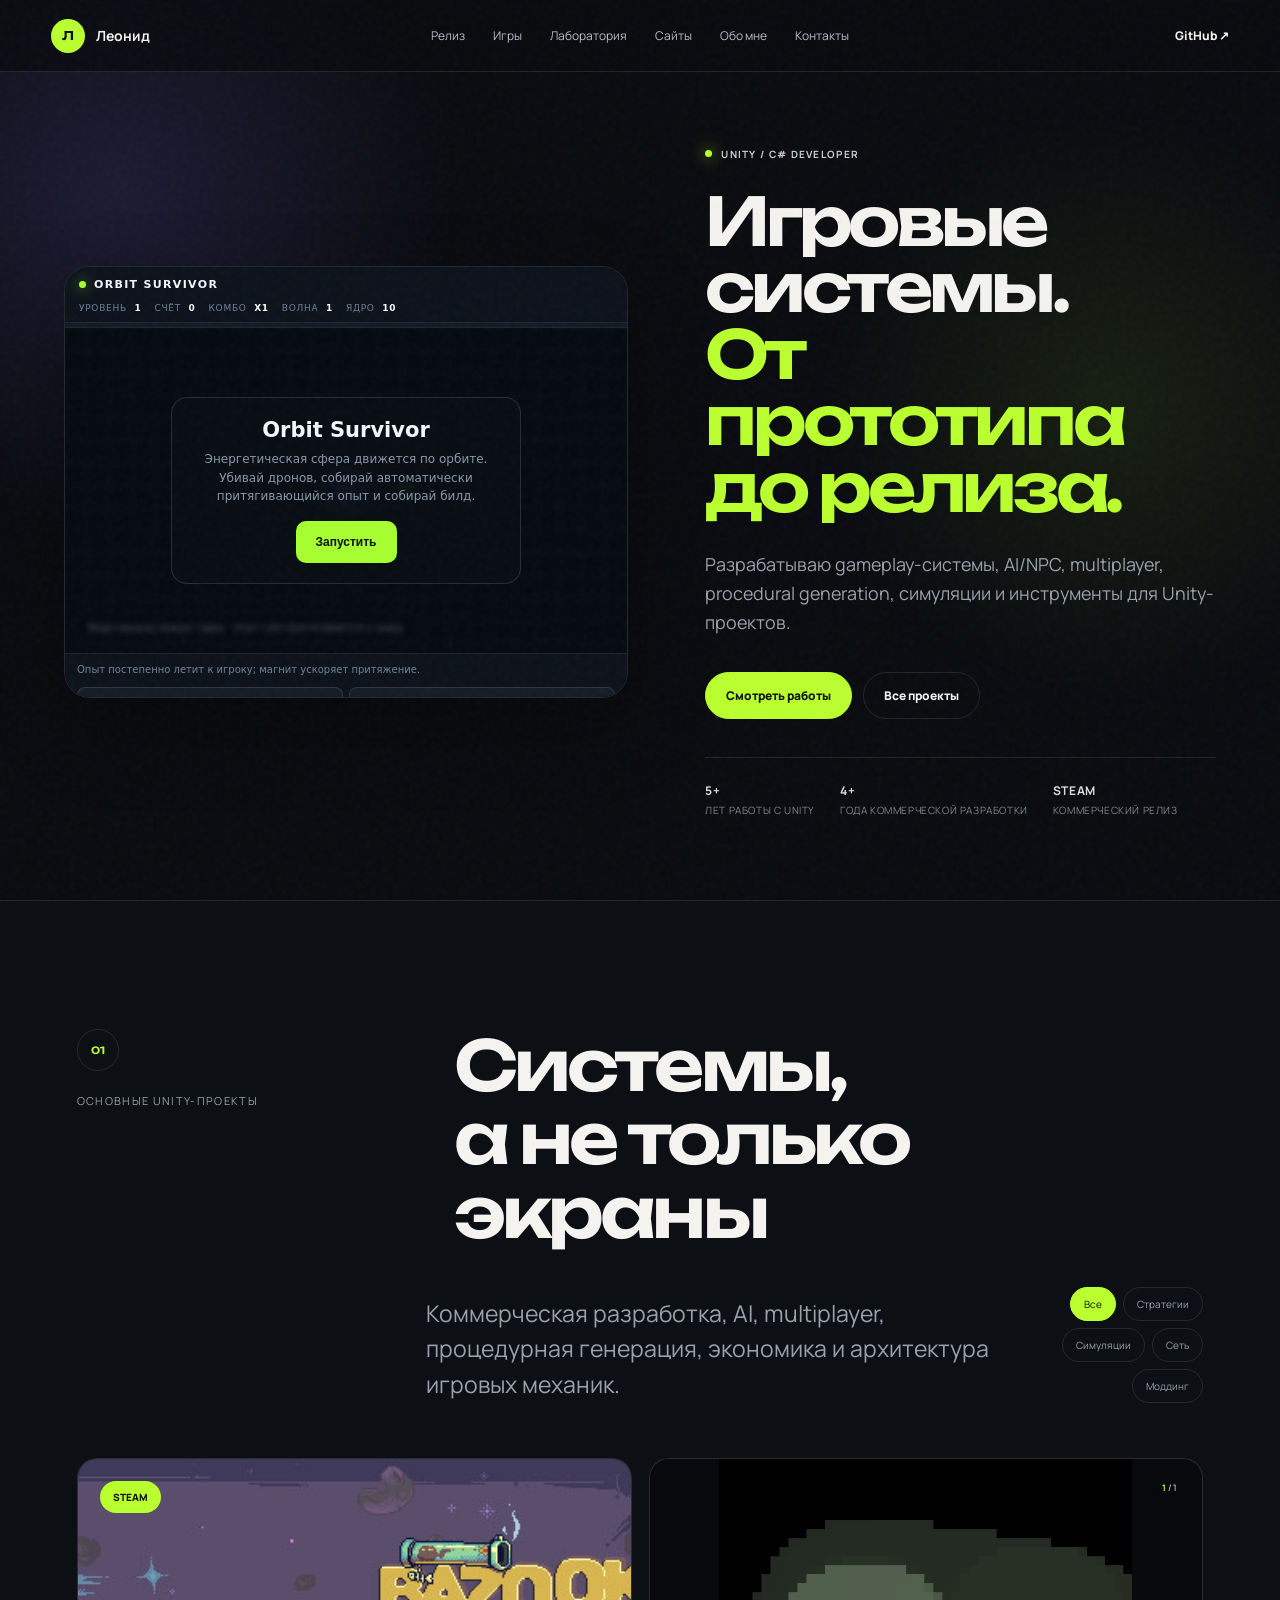
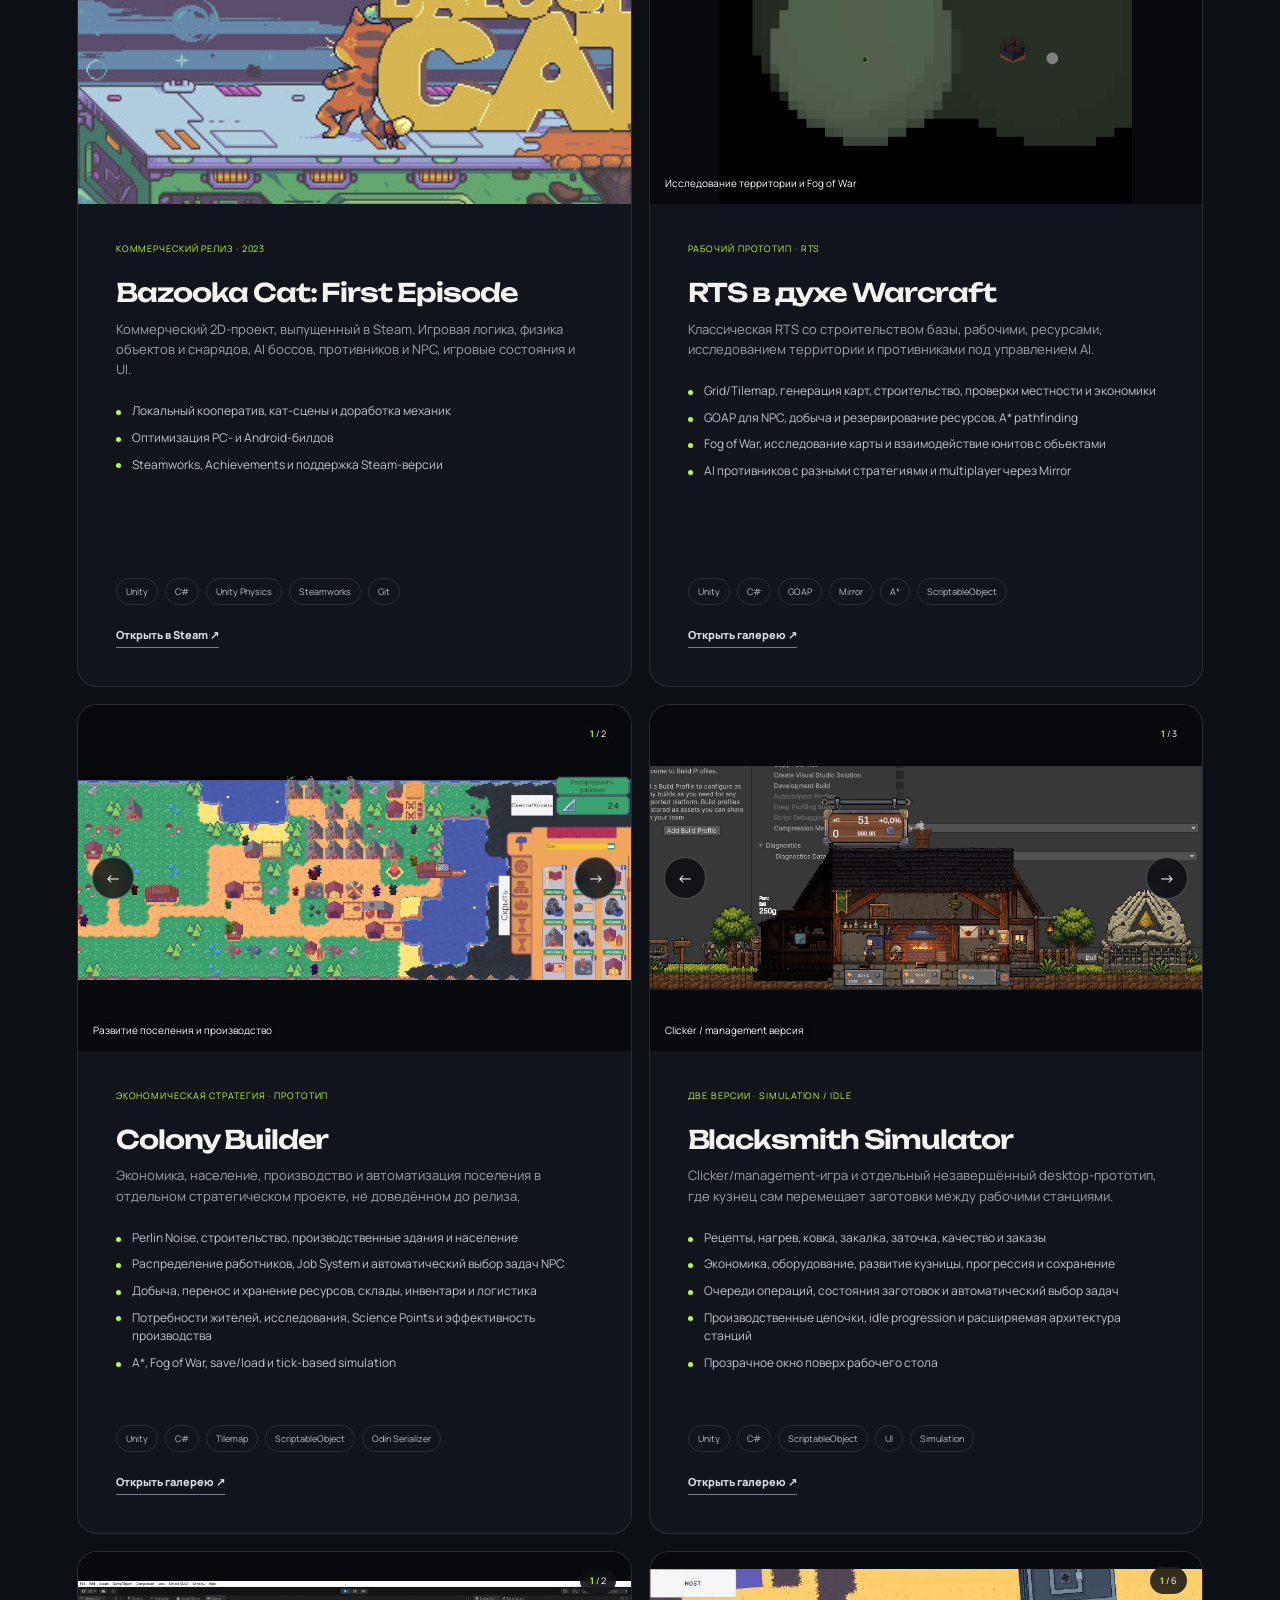
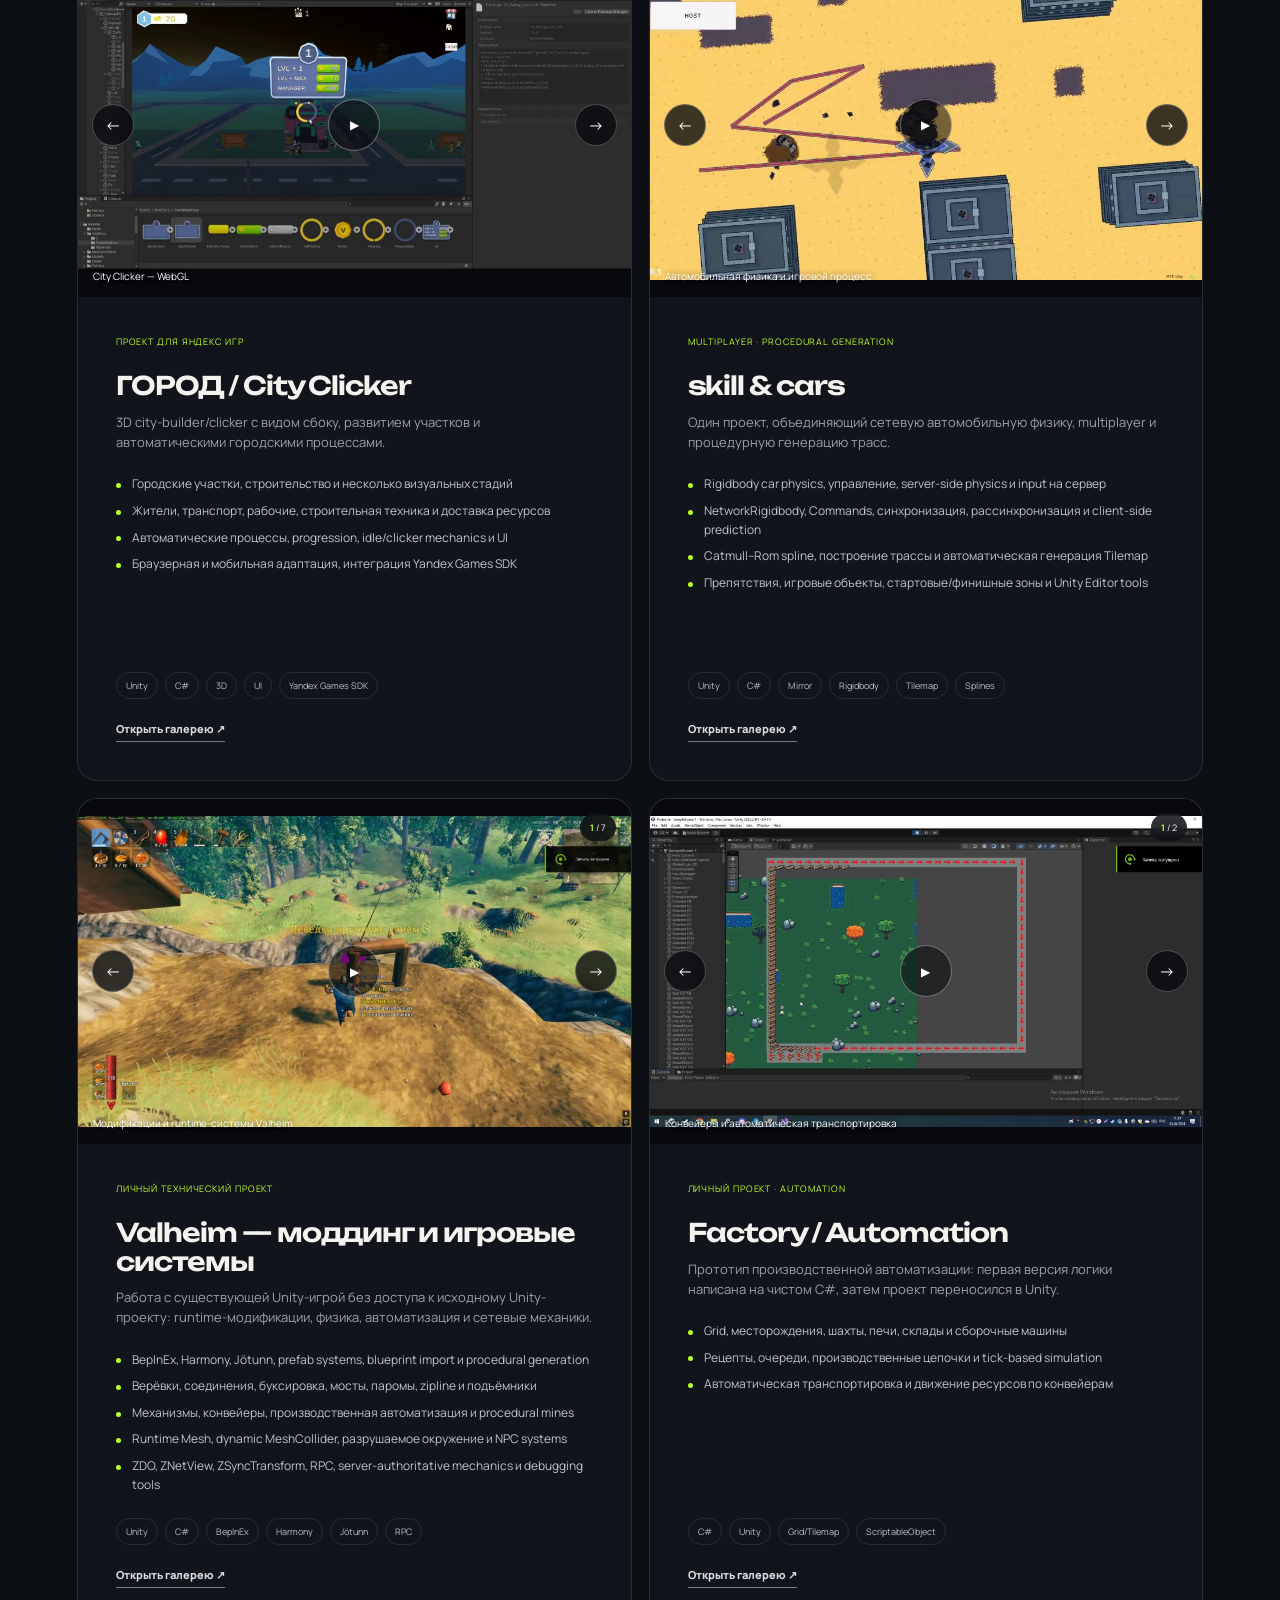
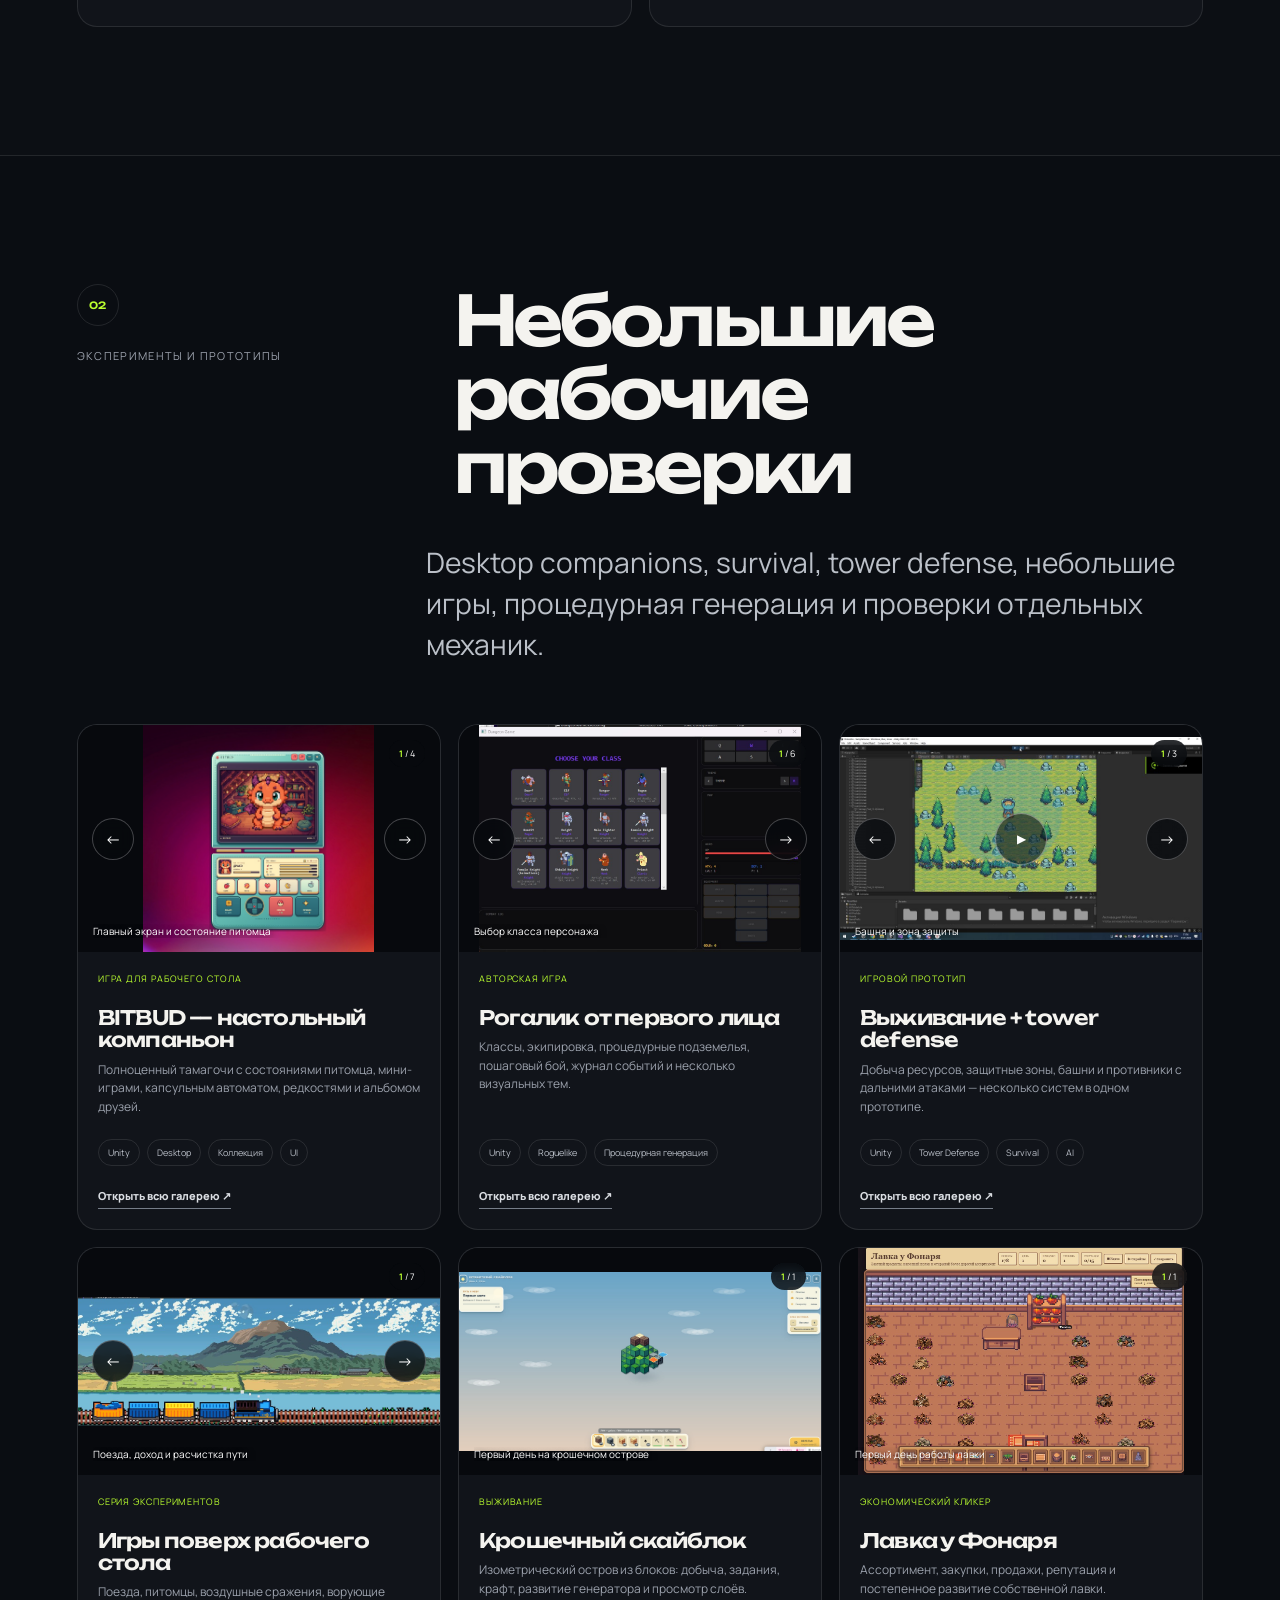
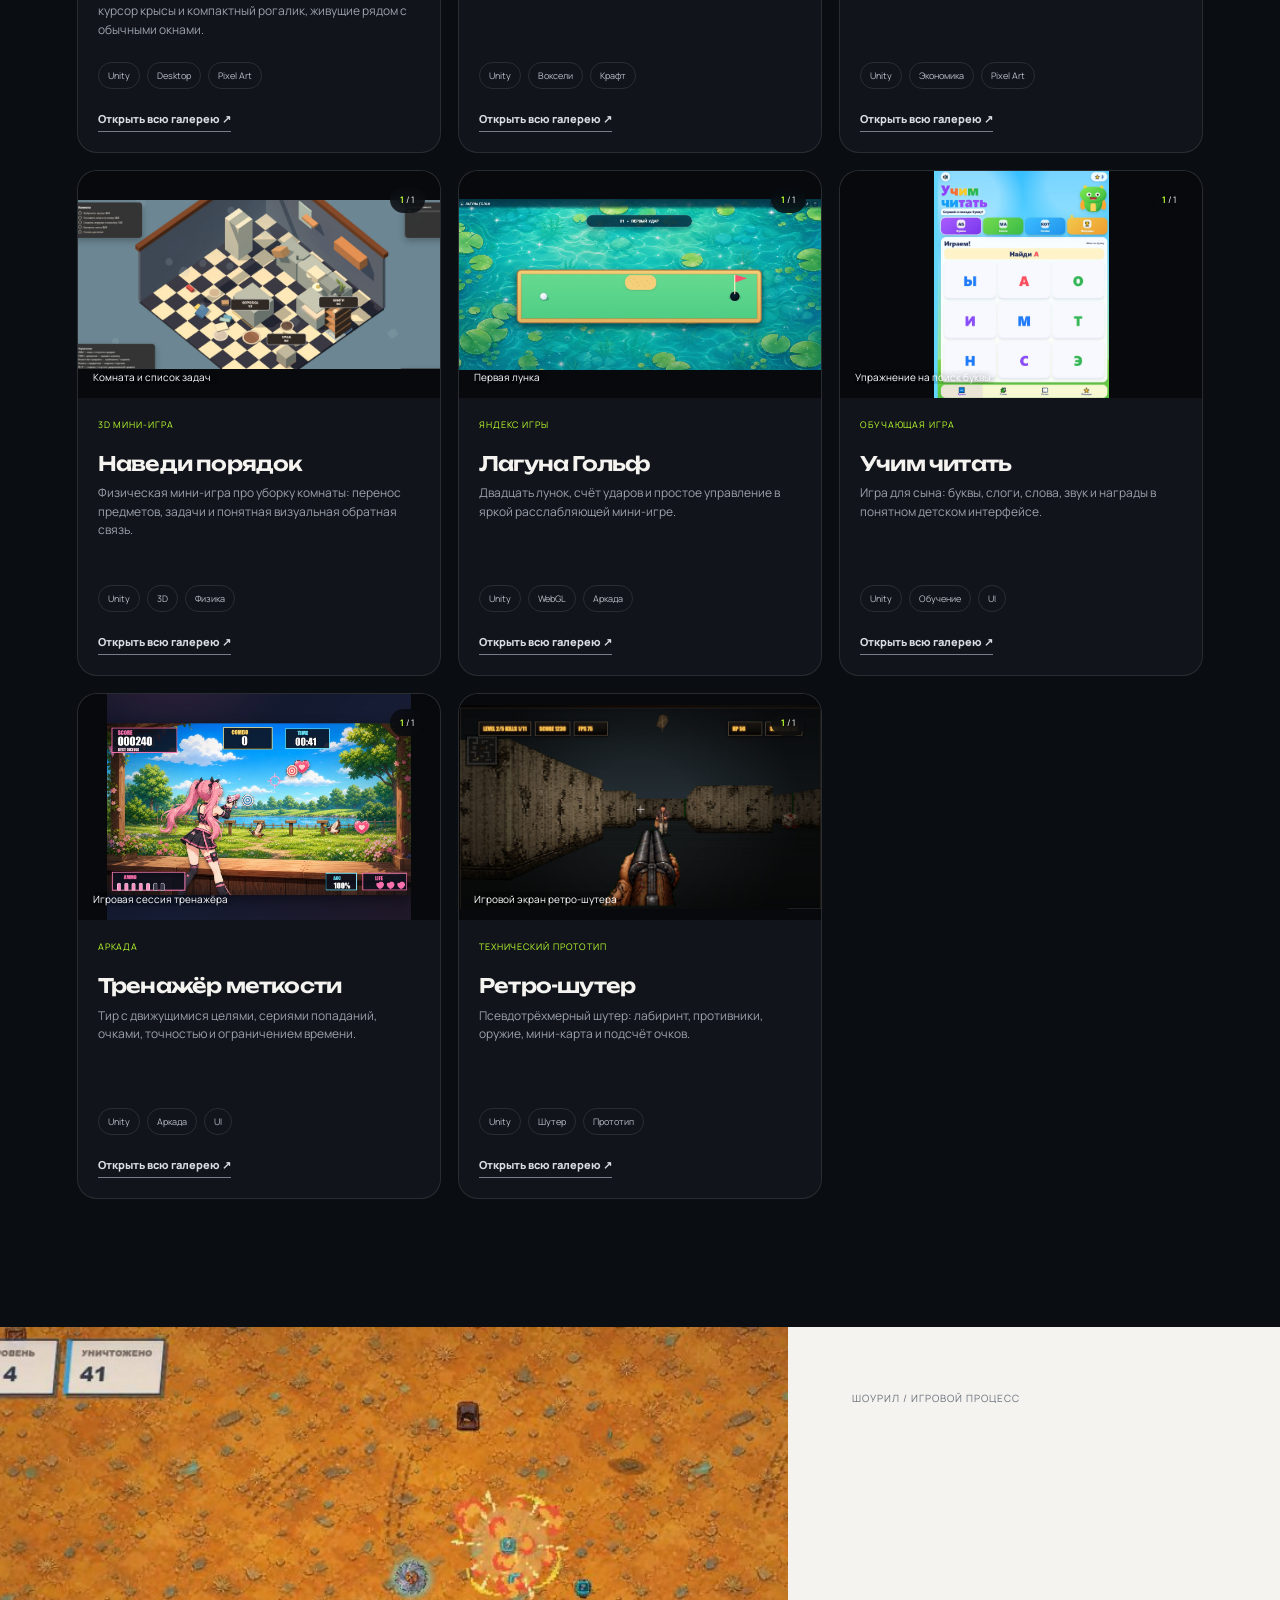
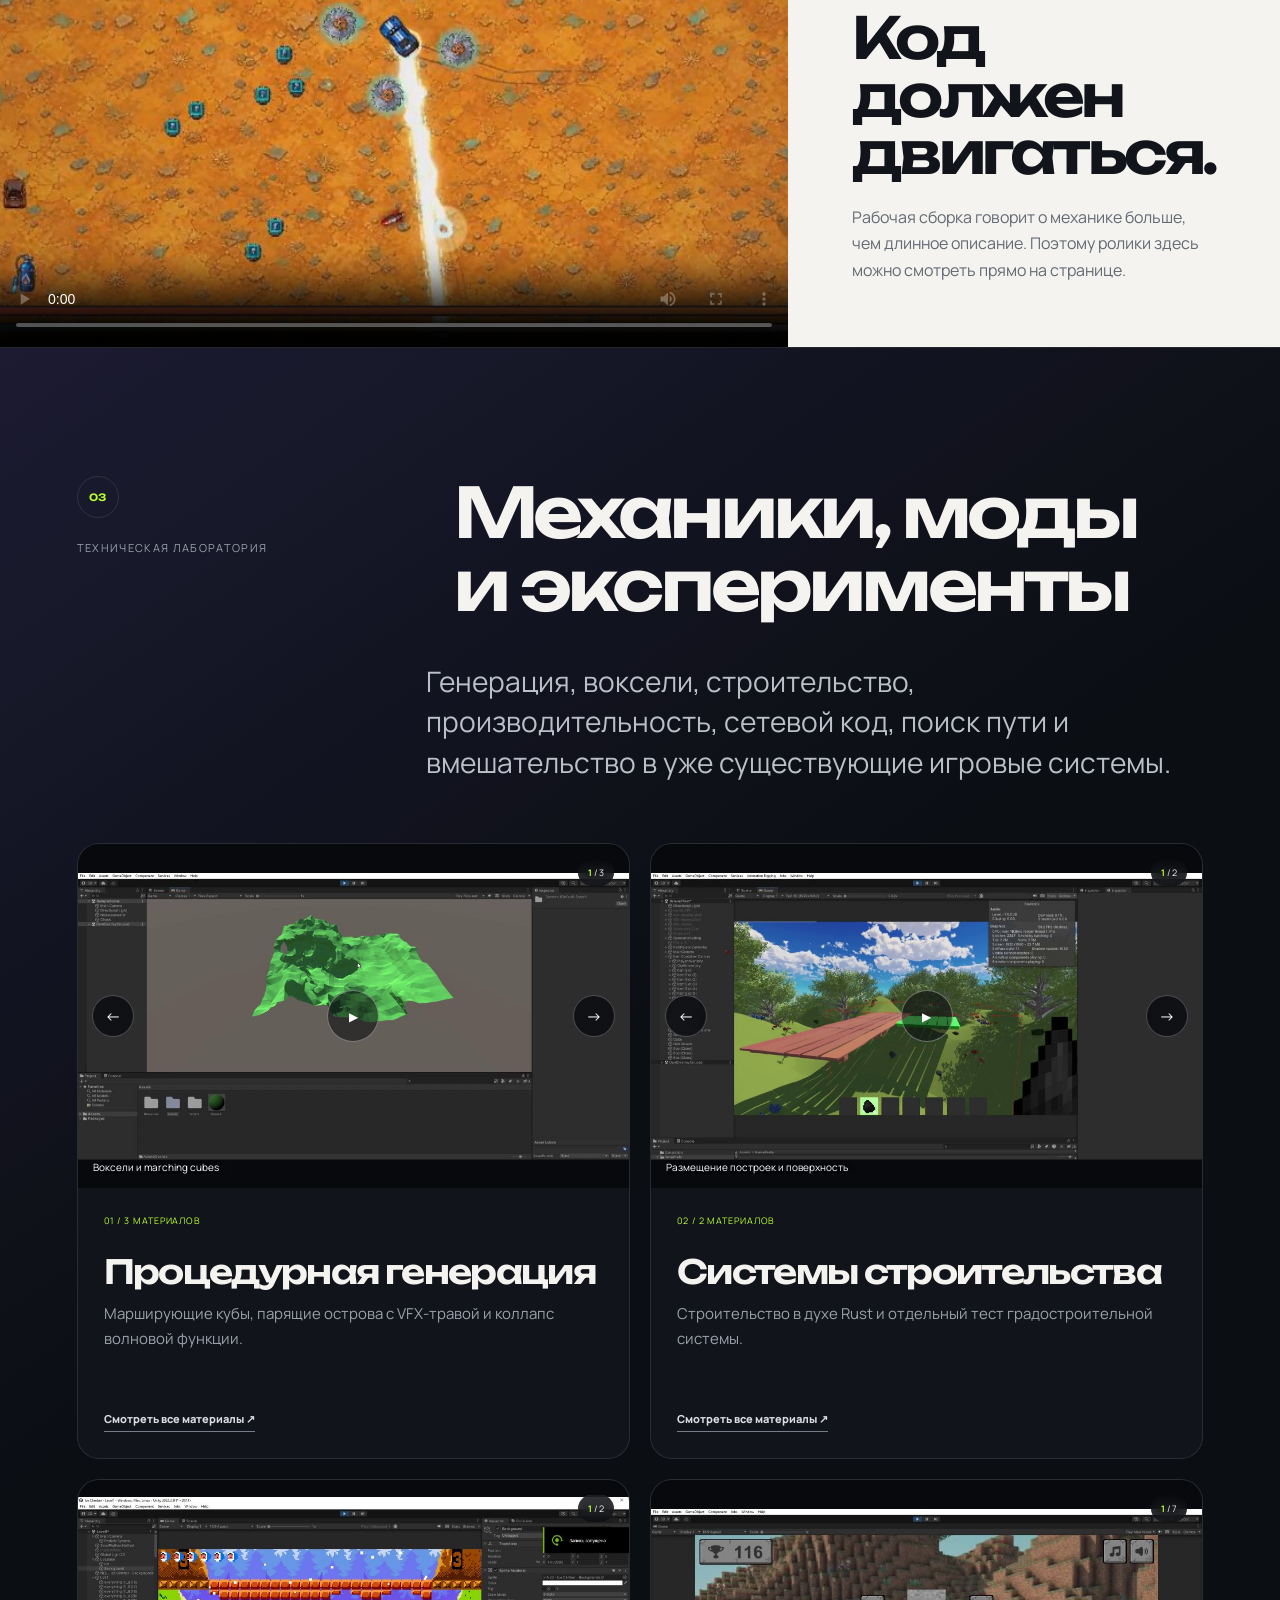
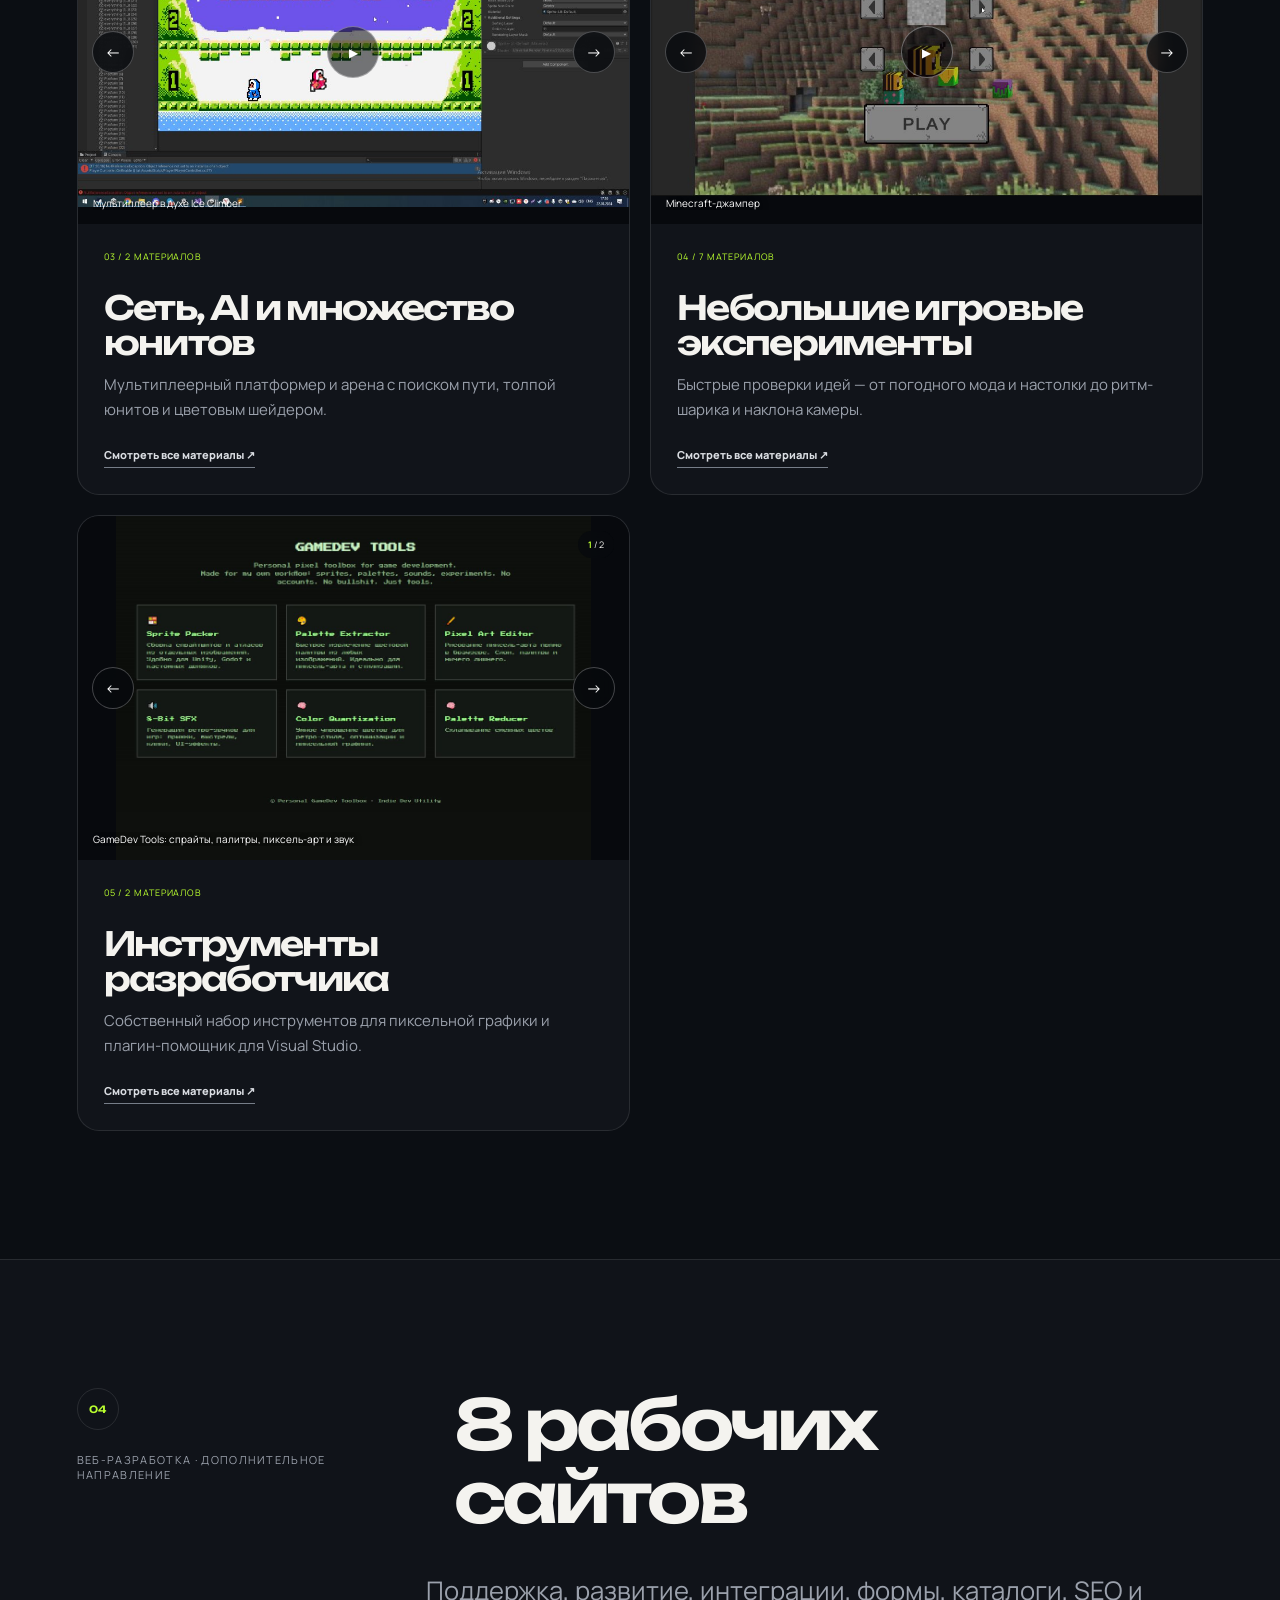
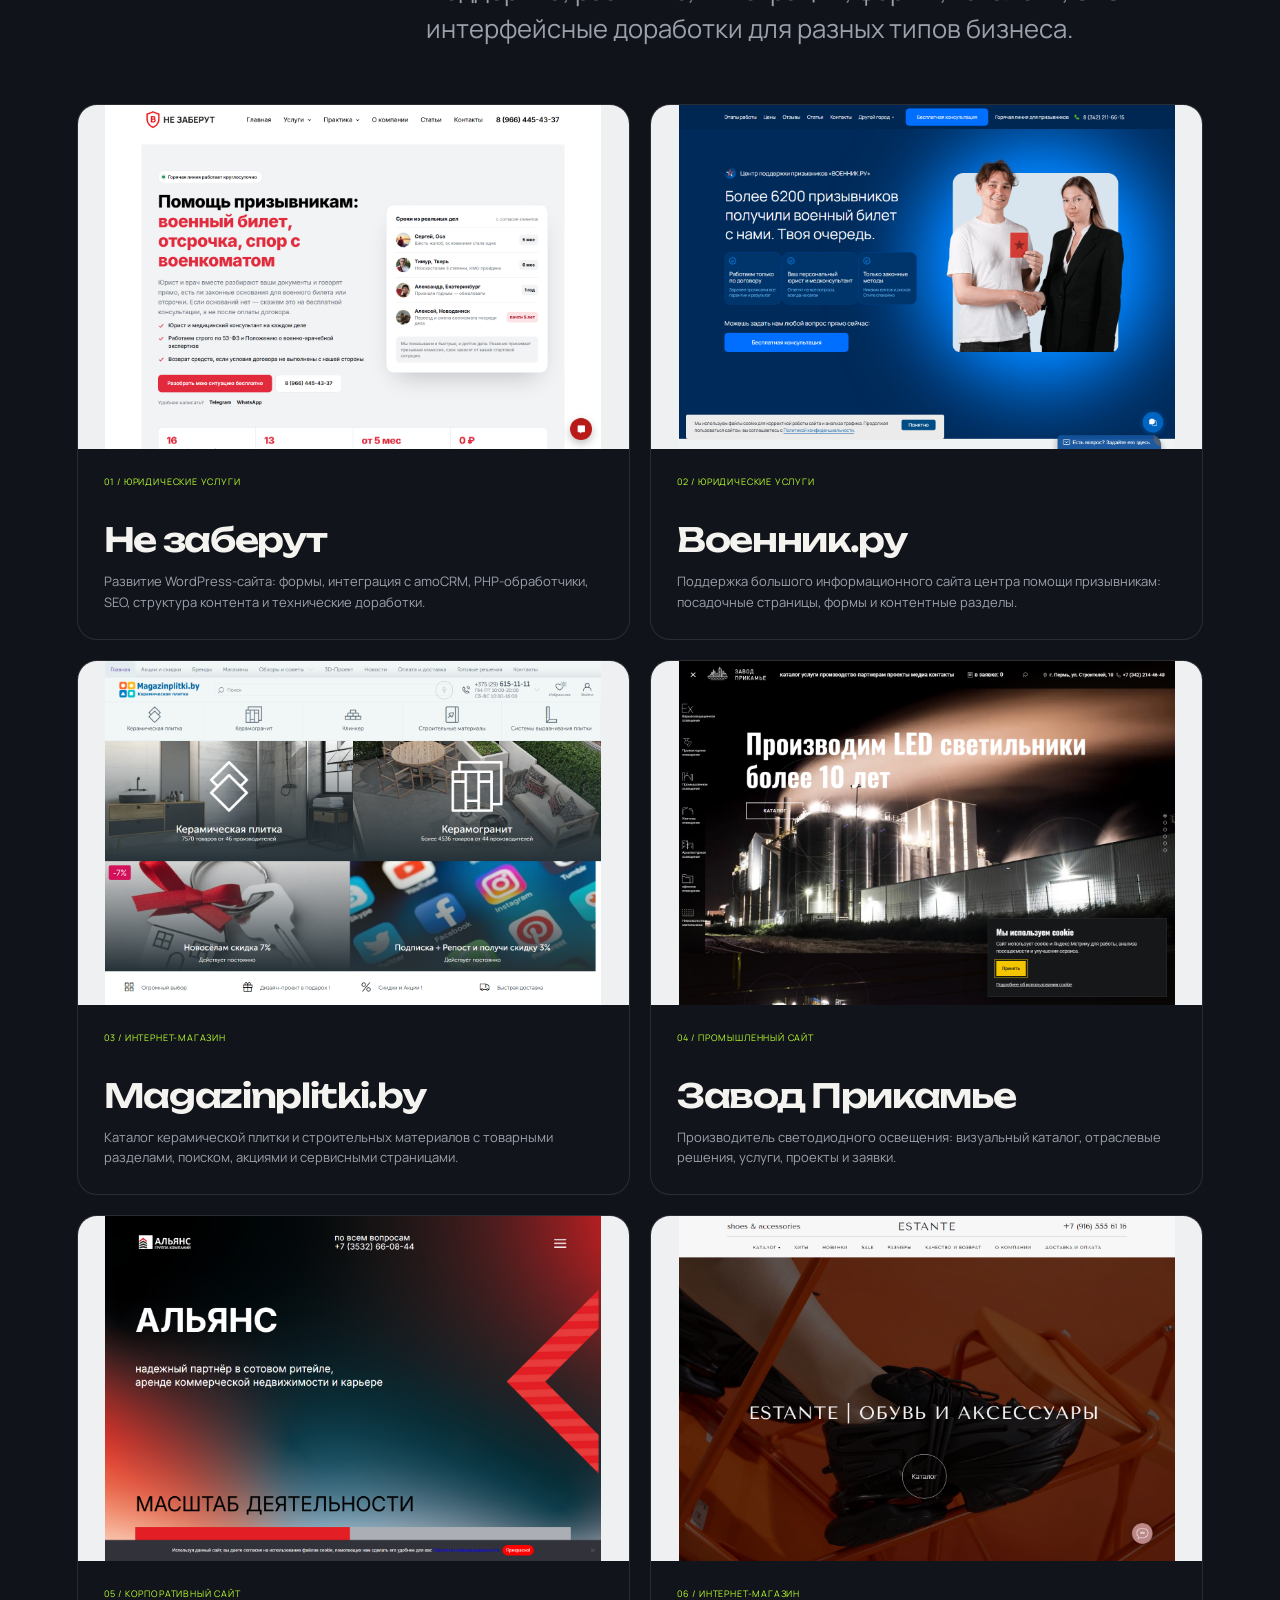
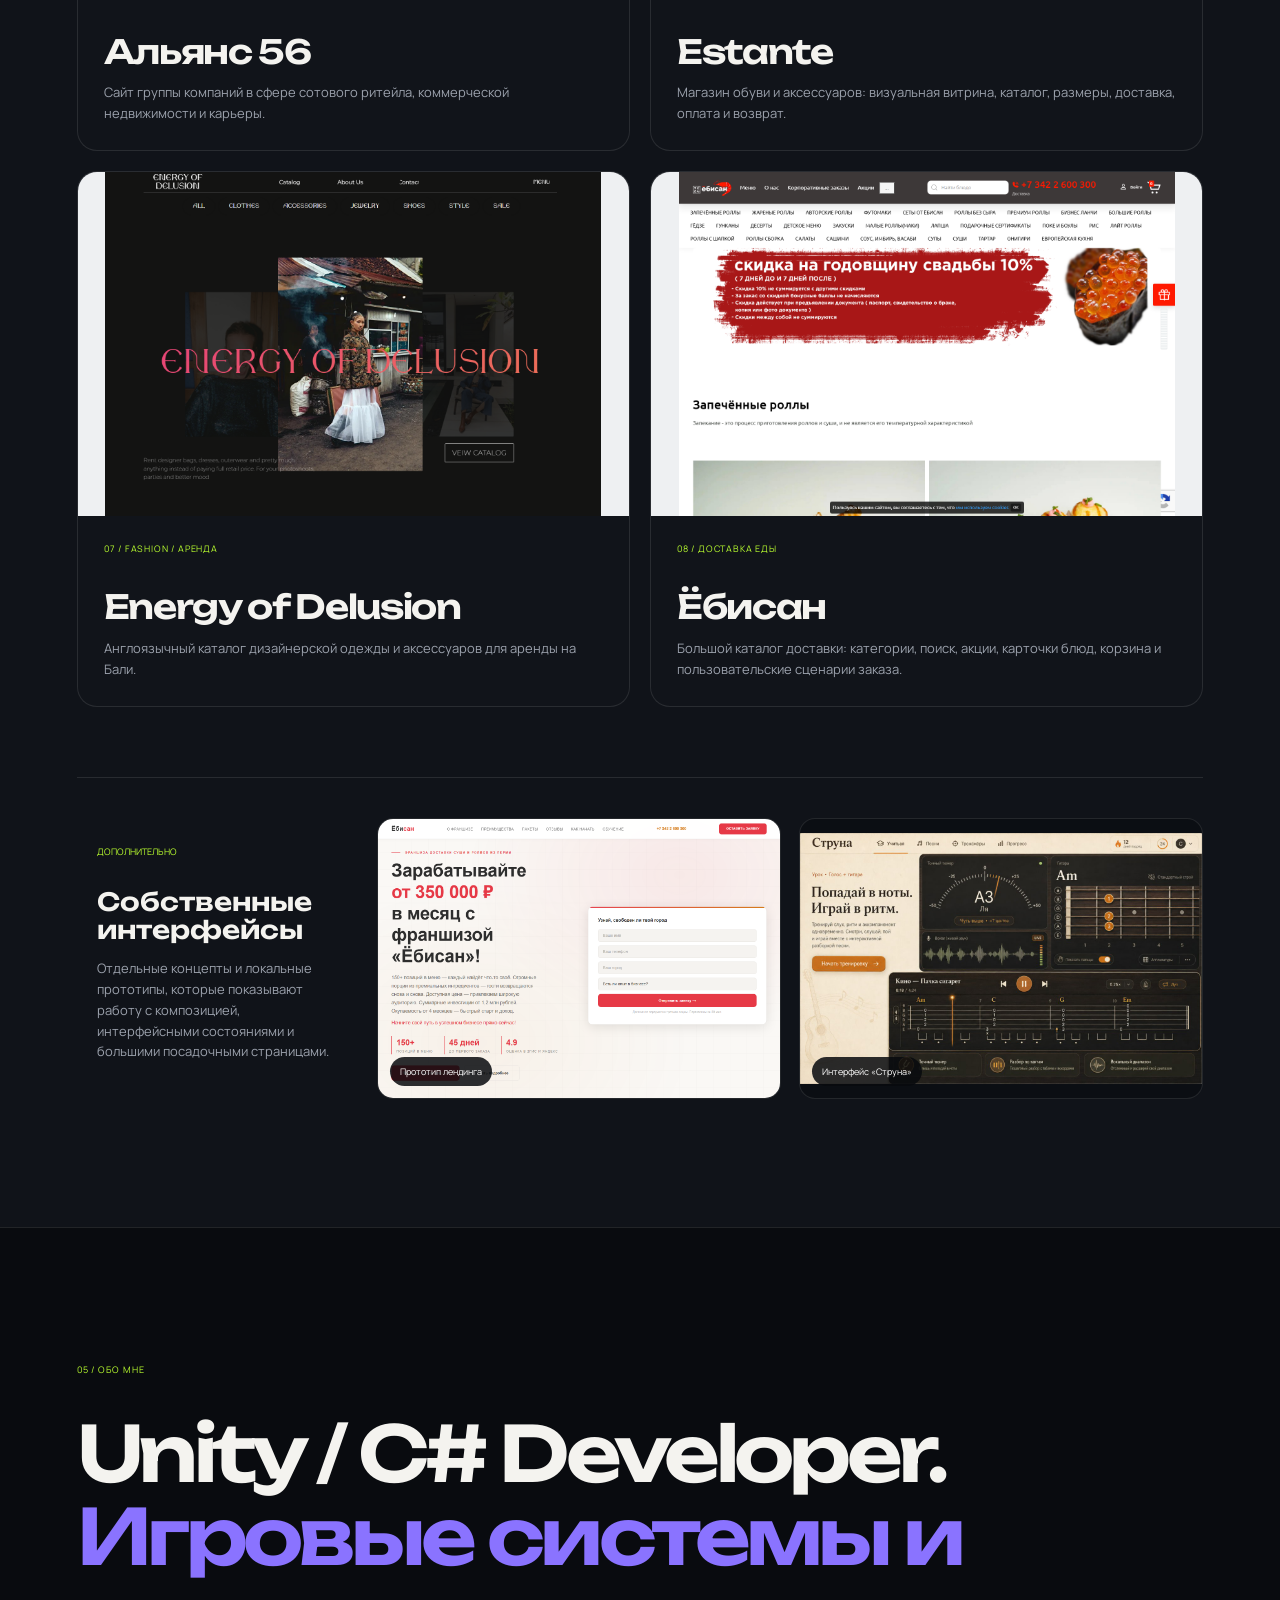
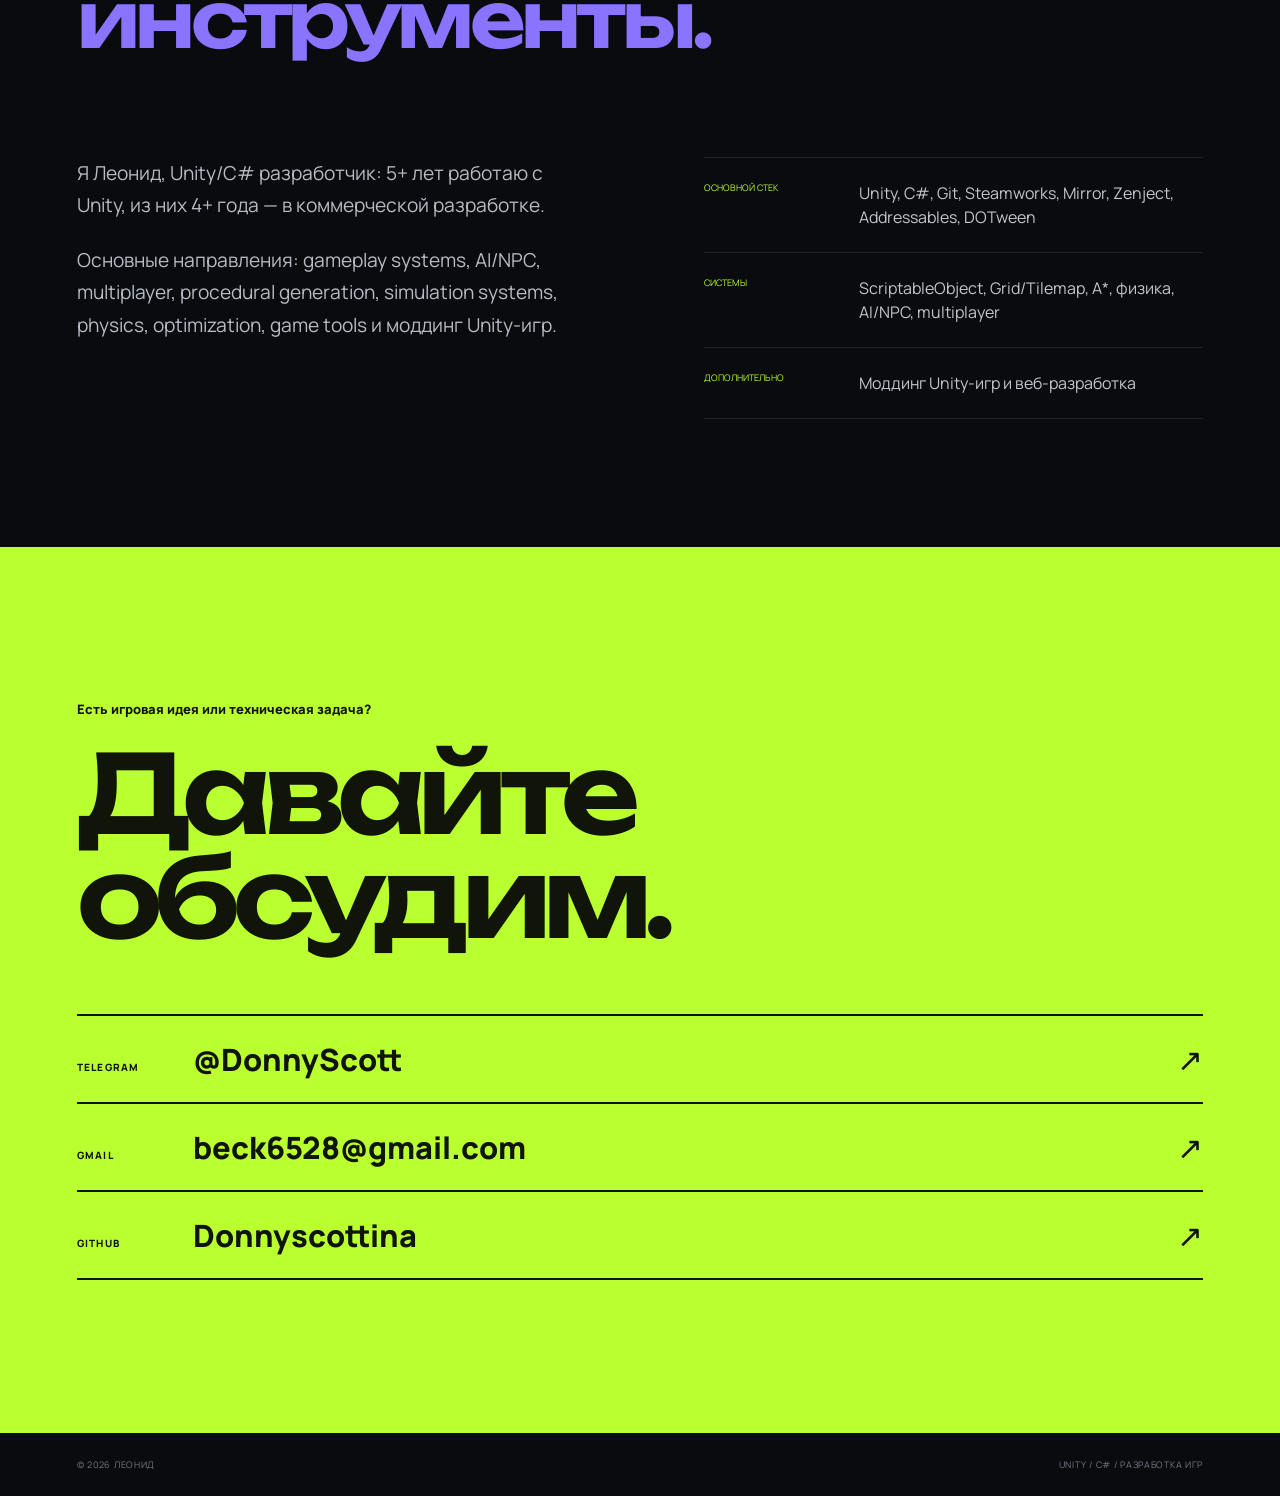
==== commit 84516d1c: "Update Unity portfolio project grid" ====
--- a/index.html
+++ b/index.html
@@ -3,13 +3,14 @@
 <head>
   <meta charset="utf-8">
   <meta name="viewport" content="width=device-width,initial-scale=1">
-  <meta name="description" content="Портфолио Леонида — Unity/C# разработчика игр, прототипов, модификаций и веб-проектов.">
+  <meta name="description" content="Портфолио Леонида — Unity/C# Developer: gameplay systems, AI/NPC, multiplayer, procedural generation, симуляции и инструменты.">
   <meta name="theme-color" content="#090b0f">
   <title>Леонид — разработчик игр на Unity</title>
   <link rel="preconnect" href="https://fonts.googleapis.com">
   <link rel="preconnect" href="https://fonts.gstatic.com" crossorigin>
   <link href="https://fonts.googleapis.com/css2?family=Manrope:wght@400;500;600;700;800&family=Unbounded:wght@500;600;700&display=swap" rel="stylesheet">
   <link rel="stylesheet" href="css/style.css">
+  <noscript><style>.reveal{opacity:1;transform:none}</style></noscript>
 </head>
 <body>
   <div class="grain" aria-hidden="true"></div>
@@ -28,48 +29,72 @@
       </div>
 
       <div class="hero-copy">
-        <p class="eyebrow"><span></span> Unity / C# / разработка игр</p>
-        <h1>Создаю игры.<br><em>От идеи до билда.</em></h1>
-        <p>Программирую игровые механики, собираю прототипы, делаю интерфейсы, инструменты и модификации. Самостоятельно и в команде.</p>
+        <p class="eyebrow"><span></span> Unity / C# Developer</p>
+        <h1>Игровые системы.<br><em>От прототипа до релиза.</em></h1>
+        <p>Разрабатываю gameplay-системы, AI/NPC, multiplayer, procedural generation, симуляции и инструменты для Unity-проектов.</p>
         <div class="hero-actions"><a class="button button-main" href="#release">Смотреть работы</a><a class="button button-ghost" href="#projects">Все проекты</a></div>
-        <div class="hero-facts"><span><b>5+</b> лет практики</span><span><b>Unity</b> основное направление</span><span><b>Steam</b> коммерческий релиз</span></div>
+        <div class="hero-facts"><span><b>5+</b> лет работы с Unity</span><span><b>4+</b> года коммерческой разработки</span><span><b>Steam</b> коммерческий релиз</span></div>
       </div>
-    </section>
-
-    <section class="section release" id="release">
-      <div class="section-head">
-        <div><span class="section-index">01</span><p class="section-label">Командный релиз</p></div>
-        <h2>Игра, дошедшая<br>до Steam</h2>
-      </div>
-      <article class="steam-case reveal">
-        <a class="steam-cover" href="https://store.steampowered.com/app/2178440/Bazooka_Cat_First_Episode/" target="_blank" rel="noreferrer">
-          <img src="assets/bazooka-cat.jpg" alt="Bazooka Cat: First Episode"><span class="steam-badge">Доступна в Steam</span><span class="cover-arrow">↗</span>
-        </a>
-        <div class="steam-copy">
-          <div class="case-meta"><span>VictoryCraftStudio</span><span>14 февраля 2023</span></div>
-          <h3>Bazooka Cat:<br><em>First Episode</em></h3>
-          <p class="case-lead">Тактический двухмерный платформер о коте Лаки — космическом ветеране с любимой базукой.</p>
-          <p>Дух платформеров девяностых, пиксельная графика, исследование инопланетного мира и боссы, которых нельзя победить одним только быстрым нажатием кнопок.</p>
-          <div class="release-facts"><div><b>20</b><span>достижений</span></div><div><b>3</b><span>языка</span></div><div><b>PC</b><span>Windows / Linux</span></div></div>
-          <div class="role"><span>Мой вклад</span><p>Участие в разработке Unity-проекта в составе команды и доведение игры до коммерческого релиза.</p></div>
-          <div class="tags"><span>Unity</span><span>C#</span><span>2D</span><span>Платформер</span><span>Команда</span></div>
-          <a class="text-link" href="https://store.steampowered.com/app/2178440/Bazooka_Cat_First_Episode/" target="_blank" rel="noreferrer">Открыть в Steam <span>↗</span></a>
-        </div>
-      </article>
     </section>
 
     <section class="section projects" id="projects">
       <div class="section-head compact-head">
-        <div><span class="section-index">02</span><p class="section-label">Авторские проекты</p></div>
-        <h2>Не один кадр,<br>а весь процесс</h2>
+        <div><span class="section-index">01</span><p class="section-label">Основные Unity-проекты</p></div>
+        <h2>Системы,<br>а не только экраны</h2>
       </div>
       <div class="catalog-intro">
-        <p>Каждая карточка открывает галерею проекта: все связанные скриншоты и ролики собраны вместе.</p>
+        <p>Коммерческая разработка, AI, multiplayer, процедурная генерация, экономика и архитектура игровых механик.</p>
         <div class="filters" id="project-filters" aria-label="Фильтры проектов">
-          <button class="active" data-filter="all">Все</button><button data-filter="game">Игры</button><button data-filter="desktop">Рабочий стол</button><button data-filter="systems">Системы</button>
+          <button class="active" data-filter="all">Все</button><button data-filter="strategy">Стратегии</button><button data-filter="simulation">Симуляции</button><button data-filter="multiplayer">Сеть</button><button data-filter="modding">Моддинг</button>
         </div>
       </div>
-      <div class="catalog" id="project-catalog"></div>
+      <div class="catalog" id="project-catalog">
+        <article class="collection-card primary-project reveal" id="release" data-category="commercial">
+          <a class="collection-cover" href="https://store.steampowered.com/app/2178440/Bazooka_Cat_First_Episode/" target="_blank" rel="noreferrer"><img src="assets/bazooka-cat.jpg" alt="Bazooka Cat: First Episode"><span class="steam-badge">Steam</span></a>
+          <div class="collection-body"><span class="collection-kicker">Коммерческий релиз · 2023</span><h3>Bazooka Cat: First Episode</h3><p>Коммерческий 2D-проект, выпущенный в Steam. Игровая логика, физика объектов и снарядов, AI боссов, противников и NPC, игровые состояния и UI.</p><ul class="project-points"><li>Локальный кооператив, кат-сцены и доработка механик</li><li>Оптимизация PC- и Android-билдов</li><li>Steamworks, Achievements и поддержка Steam-версии</li></ul><div class="tags"><span>Unity</span><span>C#</span><span>Unity Physics</span><span>Steamworks</span><span>Git</span></div><a class="open-gallery" href="https://store.steampowered.com/app/2178440/Bazooka_Cat_First_Episode/" target="_blank" rel="noreferrer">Открыть в Steam ↗</a></div>
+        </article>
+
+        <article class="collection-card primary-project featured reveal" data-category="strategy">
+          <div class="collection-cover media-slider" data-slider="warcraft-rts"><button class="slide-main media-open" data-collection="warcraft-rts" data-index="0"><span class="slider-visual"><img src="GameScreen/rts/iZq5d1mLn6mK9U1BRP0SiHZRSN3ohPdZv8oX7kGUM_VbDcVy3mfJmMalH2g2H44VvmSUBKwOsOAN44sfqMpcpq0lljyXow.jpg" alt="RTS в духе Warcraft — Fog of War" loading="lazy"></span></button><span class="collection-count"><b>1</b> / 1</span><span class="slide-caption">Исследование территории и Fog of War</span></div>
+          <div class="collection-body"><span class="collection-kicker">Рабочий прототип · RTS</span><h3>RTS в духе Warcraft</h3><p>Классическая RTS со строительством базы, рабочими, ресурсами, исследованием территории и противниками под управлением AI.</p><ul class="project-points"><li>Grid/Tilemap, генерация карт, строительство, проверки местности и экономики</li><li>GOAP для NPC, добыча и резервирование ресурсов, A* pathfinding</li><li>Fog of War, исследование карты и взаимодействие юнитов с объектами</li><li>AI противников с разными стратегиями и multiplayer через Mirror</li></ul><div class="tags"><span>Unity</span><span>C#</span><span>GOAP</span><span>Mirror</span><span>A*</span><span>ScriptableObject</span></div><button class="open-gallery media-open" data-collection="warcraft-rts">Открыть галерею ↗</button></div>
+        </article>
+
+        <article class="collection-card primary-project reveal" data-category="strategy">
+          <div class="collection-cover media-slider" data-slider="colony-builder"><button class="slide-main media-open" data-collection="colony-builder" data-index="0"><span class="slider-visual"><img src="GameScreen/симулятор колонии.jpg" alt="Экономическая стратегия / Colony Builder" loading="lazy"></span></button><button class="card-slide prev" data-direction="-1" aria-label="Предыдущий материал">←</button><button class="card-slide next" data-direction="1" aria-label="Следующий материал">→</button><span class="collection-count"><b>1</b> / 2</span><span class="slide-caption">Развитие поселения и производство</span></div>
+          <div class="collection-body"><span class="collection-kicker">Экономическая стратегия · прототип</span><h3>Colony Builder</h3><p>Экономика, население, производство и автоматизация поселения в отдельном стратегическом проекте, не доведённом до релиза.</p><ul class="project-points"><li>Perlin Noise, строительство, производственные здания и население</li><li>Распределение работников, Job System и автоматический выбор задач NPC</li><li>Добыча, перенос и хранение ресурсов, склады, инвентари и логистика</li><li>Потребности жителей, исследования, Science Points и эффективность производства</li><li>A*, Fog of War, save/load и tick-based simulation</li></ul><div class="tags"><span>Unity</span><span>C#</span><span>Tilemap</span><span>ScriptableObject</span><span>Odin Serializer</span></div><button class="open-gallery media-open" data-collection="colony-builder">Открыть галерею ↗</button></div>
+        </article>
+
+        <article class="collection-card primary-project reveal" data-category="simulation">
+          <div class="collection-cover media-slider" data-slider="blacksmith"><button class="slide-main media-open" data-collection="blacksmith" data-index="0"><span class="slider-visual"><img src="GameScreen/кликер про кузнеца.jpg" alt="Blacksmith Simulator" loading="lazy"></span></button><button class="card-slide prev" data-direction="-1" aria-label="Предыдущий материал">←</button><button class="card-slide next" data-direction="1" aria-label="Следующий материал">→</button><span class="collection-count"><b>1</b> / 3</span><span class="slide-caption">Clicker / management версия</span></div>
+          <div class="collection-body"><span class="collection-kicker">Две версии · simulation / idle</span><h3>Blacksmith Simulator</h3><p>Clicker/management-игра и отдельный незавершённый desktop-прототип, где кузнец сам перемещает заготовки между рабочими станциями.</p><ul class="project-points"><li>Рецепты, нагрев, ковка, закалка, заточка, качество и заказы</li><li>Экономика, оборудование, развитие кузницы, прогрессия и сохранение</li><li>Очереди операций, состояния заготовок и автоматический выбор задач</li><li>Производственные цепочки, idle progression и расширяемая архитектура станций</li><li>Прозрачное окно поверх рабочего стола</li></ul><div class="tags"><span>Unity</span><span>C#</span><span>ScriptableObject</span><span>UI</span><span>Simulation</span></div><button class="open-gallery media-open" data-collection="blacksmith">Открыть галерею ↗</button></div>
+        </article>
+
+        <article class="collection-card primary-project reveal" data-category="simulation">
+          <div class="collection-cover media-slider" data-slider="city-clicker"><button class="slide-main media-open" data-collection="city-clicker" data-index="0"><span class="slider-visual"><img src="assets/video-posters/221ca096eedebf.jpg" alt="ГОРОД / City Clicker" loading="lazy"><span class="play-mark">▶</span></span></button><button class="card-slide prev" data-direction="-1" aria-label="Предыдущий материал">←</button><button class="card-slide next" data-direction="1" aria-label="Следующий материал">→</button><span class="collection-count"><b>1</b> / 2</span><span class="slide-caption">City Clicker — WebGL</span></div>
+          <div class="collection-body"><span class="collection-kicker">Проект для Яндекс Игр</span><h3>ГОРОД / City Clicker</h3><p>3D city-builder/clicker с видом сбоку, развитием участков и автоматическими городскими процессами.</p><ul class="project-points"><li>Городские участки, строительство и несколько визуальных стадий</li><li>Жители, транспорт, рабочие, строительная техника и доставка ресурсов</li><li>Автоматические процессы, progression, idle/clicker mechanics и UI</li><li>Браузерная и мобильная адаптация, интеграция Yandex Games SDK</li></ul><div class="tags"><span>Unity</span><span>C#</span><span>3D</span><span>UI</span><span>Yandex Games SDK</span></div><button class="open-gallery media-open" data-collection="city-clicker">Открыть галерею ↗</button></div>
+        </article>
+
+        <article class="collection-card primary-project featured reveal" data-category="multiplayer">
+          <div class="collection-cover media-slider" data-slider="network-cars"><button class="slide-main media-open" data-collection="network-cars" data-index="0"><span class="slider-visual"><img src="assets/video-posters/625c20acb2a78e.jpg" alt="skill &amp; cars" loading="lazy"><span class="play-mark">▶</span></span></button><button class="card-slide prev" data-direction="-1" aria-label="Предыдущий материал">←</button><button class="card-slide next" data-direction="1" aria-label="Следующий материал">→</button><span class="collection-count"><b>1</b> / 6</span><span class="slide-caption">Автомобильная физика и игровой процесс</span></div>
+          <div class="collection-body"><span class="collection-kicker">Multiplayer · procedural generation</span><h3>skill &amp; cars</h3><p>Один проект, объединяющий сетевую автомобильную физику, multiplayer и процедурную генерацию трасс.</p><ul class="project-points"><li>Rigidbody car physics, управление, server-side physics и input на сервер</li><li>NetworkRigidbody, Commands, синхронизация, рассинхронизация и client-side prediction</li><li>Catmull–Rom spline, построение трассы и автоматическая генерация Tilemap</li><li>Препятствия, игровые объекты, стартовые/финишные зоны и Unity Editor tools</li></ul><div class="tags"><span>Unity</span><span>C#</span><span>Mirror</span><span>Rigidbody</span><span>Tilemap</span><span>Splines</span></div><button class="open-gallery media-open" data-collection="network-cars">Открыть галерею ↗</button></div>
+        </article>
+
+        <article class="collection-card primary-project reveal" data-category="modding">
+          <div class="collection-cover media-slider" data-slider="valheim"><button class="slide-main media-open" data-collection="valheim" data-index="0"><span class="slider-visual"><img src="assets/video-posters/f3f51c2f73384f.jpg" alt="Valheim — моддинг и игровые системы" loading="lazy"><span class="play-mark">▶</span></span></button><button class="card-slide prev" data-direction="-1" aria-label="Предыдущий материал">←</button><button class="card-slide next" data-direction="1" aria-label="Следующий материал">→</button><span class="collection-count"><b>1</b> / 7</span><span class="slide-caption">Модификации и runtime-системы Valheim</span></div>
+          <div class="collection-body"><span class="collection-kicker">Личный технический проект</span><h3>Valheim — моддинг и игровые системы</h3><p>Работа с существующей Unity-игрой без доступа к исходному Unity-проекту: runtime-модификации, физика, автоматизация и сетевые механики.</p><ul class="project-points"><li>BepInEx, Harmony, Jötunn, prefab systems, blueprint import и procedural generation</li><li>Верёвки, соединения, буксировка, мосты, паромы, zipline и подъёмники</li><li>Механизмы, конвейеры, производственная автоматизация и procedural mines</li><li>Runtime Mesh, dynamic MeshCollider, разрушаемое окружение и NPC systems</li><li>ZDO, ZNetView, ZSyncTransform, RPC, server-authoritative mechanics и debugging tools</li></ul><div class="tags"><span>Unity</span><span>C#</span><span>BepInEx</span><span>Harmony</span><span>Jötunn</span><span>RPC</span></div><button class="open-gallery media-open" data-collection="valheim">Открыть галерею ↗</button></div>
+        </article>
+
+        <article class="collection-card primary-project reveal" data-category="simulation">
+          <div class="collection-cover media-slider" data-slider="factory"><button class="slide-main media-open" data-collection="factory" data-index="0"><span class="slider-visual"><img src="assets/video-posters/469d6d319468fe.jpg" alt="Factory / Automation" loading="lazy"><span class="play-mark">▶</span></span></button><button class="card-slide prev" data-direction="-1" aria-label="Предыдущий материал">←</button><button class="card-slide next" data-direction="1" aria-label="Следующий материал">→</button><span class="collection-count"><b>1</b> / 2</span><span class="slide-caption">Конвейеры и автоматическая транспортировка</span></div>
+          <div class="collection-body"><span class="collection-kicker">Личный проект · automation</span><h3>Factory / Automation</h3><p>Прототип производственной автоматизации: первая версия логики написана на чистом C#, затем проект переносился в Unity.</p><ul class="project-points"><li>Grid, месторождения, шахты, печи, склады и сборочные машины</li><li>Рецепты, очереди, производственные цепочки и tick-based simulation</li><li>Автоматическая транспортировка и движение ресурсов по конвейерам</li></ul><div class="tags"><span>C#</span><span>Unity</span><span>Grid/Tilemap</span><span>ScriptableObject</span></div><button class="open-gallery media-open" data-collection="factory">Открыть галерею ↗</button></div>
+        </article>
+      </div>
+    </section>
+
+    <section class="section experiments" id="experiments">
+      <div class="section-head compact-head"><div><span class="section-index">02</span><p class="section-label">Эксперименты и прототипы</p></div><h2>Небольшие<br>рабочие проверки</h2></div>
+      <p class="lab-lead">Desktop companions, survival, tower defense, небольшие игры, процедурная генерация и проверки отдельных механик.</p>
+      <div class="catalog prototype-catalog" id="prototype-catalog"></div>
     </section>
 
     <section class="showreel">
@@ -88,7 +113,7 @@
 
     <section class="section web" id="web">
       <div class="section-head compact-head">
-        <div><span class="section-index">04</span><p class="section-label">Веб-разработка</p></div>
+        <div><span class="section-index">04</span><p class="section-label">Веб-разработка · дополнительное направление</p></div>
         <h2>8 рабочих<br>сайтов</h2>
       </div>
       <p class="web-lead">Поддержка, развитие, интеграции, формы, каталоги, SEO и интерфейсные доработки для разных типов бизнеса.</p>
@@ -101,10 +126,10 @@
     </section>
 
     <section class="section about" id="about">
-      <div class="about-title"><span>05 / ОБО МНЕ</span><h2>Превращаю сложную механику в <em>понятную игру.</em></h2></div>
+      <div class="about-title"><span>05 / ОБО МНЕ</span><h2>Unity / C# Developer.<br><em>Игровые системы и инструменты.</em></h2></div>
       <div class="about-grid">
-        <div class="about-copy reveal"><p>Я Леонид, Unity/C# разработчик с более чем пятью годами практики. Делаю собственные игры, участвую в командных проектах, быстро собираю прототипы и довожу системы до рабочего состояния.</p><p>Особенно интересны генерация, симуляции, поведение персонажей, интерфейсы, инструменты и оптимизация.</p></div>
-        <div class="skills reveal"><div><span>Основное</span><p>Unity, C#, игровые механики, UI, физика, прототипирование</p></div><div><span>Дополнительно</span><p>Godot, Blender, Git, Python, моддинг и веб-разработка</p></div><div><span>Подход</span><p>Сначала рабочая механика, затем удобство, ощущение и полировка</p></div></div>
+        <div class="about-copy reveal"><p>Я Леонид, Unity/C# разработчик: 5+ лет работаю с Unity, из них 4+ года — в коммерческой разработке.</p><p>Основные направления: gameplay systems, AI/NPC, multiplayer, procedural generation, simulation systems, physics, optimization, game tools и моддинг Unity-игр.</p></div>
+        <div class="skills reveal"><div><span>Основной стек</span><p>Unity, C#, Git, Steamworks, Mirror, Zenject, Addressables, DOTween</p></div><div><span>Системы</span><p>ScriptableObject, Grid/Tilemap, A*, физика, AI/NPC, multiplayer</p></div><div><span>Дополнительно</span><p>Моддинг Unity-игр и веб-разработка</p></div></div>
       </div>
     </section>
 
--- a/css/style.css
+++ b/css/style.css
@@ -7,6 +7,7 @@
 .section{padding:clamp(90px,10vw,160px) clamp(20px,6vw,100px);border-top:1px solid var(--line)}.section-head{display:grid;grid-template-columns:.62fr 1.38fr;gap:40px;align-items:start;margin-bottom:clamp(55px,7vw,95px)}.compact-head{margin-bottom:38px}.section-index{display:grid;place-items:center;width:42px;height:42px;margin-bottom:22px;border:1px solid var(--line);border-radius:50%;color:var(--lime);font:600 10px var(--display)}.section-label{margin:0;color:var(--muted);font-size:11px;text-transform:uppercase;letter-spacing:.12em}.section-head h2{margin:0;font:600 clamp(42px,5.4vw,80px)/1.06 var(--display);letter-spacing:-.055em}
 .steam-case{display:grid;grid-template-columns:minmax(0,1.08fr) minmax(400px,.92fr);min-height:740px;border:1px solid var(--line);border-radius:28px;overflow:hidden;background:var(--panel)}.steam-cover{position:relative;overflow:hidden;background:#151921}.steam-cover:after{content:"";position:absolute;inset:0;background:linear-gradient(180deg,transparent 48%,rgba(8,10,14,.7))}.steam-cover img{width:100%;height:100%;object-fit:cover;transition:transform .6s}.steam-cover:hover img{transform:scale(1.035)}.steam-badge{position:absolute;z-index:2;top:22px;left:22px;padding:9px 13px;border-radius:999px;background:var(--lime);color:#0c1005;font-size:10px;font-weight:800;text-transform:uppercase}.cover-arrow{position:absolute;z-index:2;right:25px;bottom:20px;font-size:40px}.steam-copy{padding:clamp(30px,4.6vw,68px)}.case-meta{display:flex;justify-content:space-between;gap:12px;margin-bottom:40px;color:#777e89;font-size:9px;text-transform:uppercase;letter-spacing:.1em}.steam-copy h3{margin:0;font:600 clamp(36px,4vw,62px)/1 var(--display);letter-spacing:-.05em}.steam-copy h3 em{color:var(--orange);font-style:normal}.steam-copy>p{color:#aeb3bd;font-size:14px;line-height:1.7}.steam-copy .case-lead{margin-top:26px;color:var(--text);font-size:clamp(17px,1.6vw,22px);line-height:1.5}.release-facts{display:grid;grid-template-columns:repeat(3,1fr);margin:30px 0;border-block:1px solid var(--line)}.release-facts div{padding:19px 10px 19px 0}.release-facts div+div{padding-left:14px;border-left:1px solid var(--line)}.release-facts b{display:block;color:var(--lime);font:600 24px var(--display)}.release-facts span{color:#858c97;font-size:10px}.role{display:grid;grid-template-columns:85px 1fr;gap:15px;margin:24px 0;padding:18px;border-radius:14px;background:rgba(138,115,255,.1)}.role>span{color:#b8acff;font-size:9px;text-transform:uppercase;letter-spacing:.1em}.role p{margin:0;color:#c3c6cd;font-size:12px;line-height:1.55}.tags{display:flex;flex-wrap:wrap;gap:7px}.tags span{padding:6px 9px;border:1px solid var(--line);border-radius:999px;color:#b9bec7;font-size:9px}.text-link{display:inline-flex;gap:28px;margin-top:28px;padding-bottom:6px;border-bottom:1px solid;font-size:12px;font-weight:800}.text-link:hover{color:var(--lime)}
 .projects{background:#0c0f14}.catalog-intro{display:flex;align-items:end;justify-content:space-between;gap:30px;margin:0 0 55px 31%}.catalog-intro p{max-width:670px;margin:0;color:var(--muted);font-size:clamp(17px,1.8vw,24px);line-height:1.55}.filters{display:flex;gap:7px;flex-wrap:wrap;justify-content:flex-end}.filters button{padding:9px 13px;border:1px solid var(--line);border-radius:999px;background:transparent;color:#9ca2ad;font-size:10px;cursor:pointer}.filters button.active,.filters button:hover{background:var(--lime);border-color:var(--lime);color:#101408}.catalog{display:grid;grid-template-columns:repeat(12,1fr);gap:17px}.collection-card{grid-column:span 4;display:flex;flex-direction:column;min-width:0;border:1px solid var(--line);border-radius:20px;overflow:hidden;background:var(--panel);transition:transform .25s,border-color .25s}.collection-card.featured{grid-column:span 8}.collection-card:hover{transform:translateY(-4px);border-color:rgba(186,255,47,.3)}.collection-card[hidden]{display:none}.collection-cover{position:relative;width:100%;aspect-ratio:16/10;padding:0;border:0;overflow:hidden;background:linear-gradient(140deg,#242936,#11151d);color:#fff;cursor:pointer;text-align:left}.collection-card.featured .collection-cover{aspect-ratio:16/8}.collection-cover img,.collection-cover video{width:100%;height:100%;object-fit:cover;transition:transform .5s}.collection-card:hover .collection-cover img,.collection-card:hover .collection-cover video{transform:scale(1.035)}.collection-cover:after{content:"";position:absolute;inset:0;background:linear-gradient(180deg,transparent 52%,rgba(5,7,10,.82))}.collection-count{position:absolute;z-index:2;right:15px;top:15px;padding:7px 10px;border-radius:999px;background:rgba(8,10,14,.8);backdrop-filter:blur(8px);font-size:9px}.play-mark{position:absolute;z-index:2;inset:50% auto auto 50%;display:grid;place-items:center;width:52px;height:52px;transform:translate(-50%,-50%);border:1px solid rgba(255,255,255,.35);border-radius:50%;background:rgba(8,10,14,.55);font-size:12px}.collection-body{display:flex;flex:1;flex-direction:column;align-items:flex-start;padding:24px}.collection-kicker{color:var(--lime);font-size:9px;text-transform:uppercase;letter-spacing:.1em}.collection-body h3{margin:32px 0 11px;font:600 clamp(21px,2vw,31px)/1.12 var(--display);letter-spacing:-.04em}.collection-body p{margin:0 0 23px;color:var(--muted);font-size:13px;line-height:1.55}.collection-body .tags{margin-top:auto}.open-gallery{margin-top:22px;padding:0 0 5px;border:0;border-bottom:1px solid #767d88;background:transparent;color:#d9dce1;font-size:11px;font-weight:800;cursor:pointer}.open-gallery:hover{color:var(--lime);border-color:var(--lime)}
+.primary-project{grid-column:span 6}.primary-project.featured{grid-column:span 12}.primary-project .collection-body{padding:clamp(24px,3vw,38px)}.primary-project .collection-body h3{margin-top:24px}.project-points{display:grid;gap:8px;margin:0 0 24px;padding:0;list-style:none;color:#c0c4cc;font-size:12px;line-height:1.55}.project-points li{position:relative;padding-left:16px}.project-points li:before{content:"";position:absolute;left:0;top:.65em;width:5px;height:5px;border-radius:50%;background:var(--lime)}.collection-placeholder{display:flex;flex-direction:column;justify-content:flex-end;gap:12px;padding:28px;background:radial-gradient(circle at 80% 20%,rgba(138,115,255,.28),transparent 35%),linear-gradient(145deg,#1c2230,#0b0e13);cursor:default}.collection-placeholder>span{position:absolute;top:24px;right:26px;color:var(--lime);font:600 clamp(45px,7vw,90px)/1 var(--display);opacity:.2}.collection-placeholder strong{max-width:650px;font:600 clamp(24px,3vw,46px)/1.08 var(--display);letter-spacing:-.04em}.collection-placeholder small{color:var(--muted);font-size:10px}.experiments{background:#0a0d12}.prototype-catalog .collection-card{grid-column:span 3}.prototype-catalog .collection-cover{aspect-ratio:16/10}.prototype-catalog .collection-body{padding:20px}.prototype-catalog .collection-body h3{margin:22px 0 9px;font-size:20px}.prototype-catalog .collection-body p{font-size:12px}.prototype-catalog .collection-card.featured{grid-column:span 6}
 .showreel{display:grid;grid-template-columns:1.35fr .65fr;min-height:620px;background:var(--text);color:#11141a}.showreel video{width:100%;height:100%;min-height:560px;object-fit:cover;background:#080a0e}.showreel>div{display:flex;flex-direction:column;padding:clamp(34px,5vw,75px)}.showreel span{color:#69707b;font-size:10px;text-transform:uppercase;letter-spacing:.1em}.showreel h2{margin:auto 0 22px;font:600 clamp(40px,4.5vw,70px)/1 var(--display);letter-spacing:-.06em}.showreel p{margin:0;color:#636a74;line-height:1.65}
 .lab{background:linear-gradient(145deg,rgba(138,115,255,.13),transparent 34%),#0b0e13}.lab-lead{max-width:850px;margin:0 0 60px 31%;color:#bbc0c8;font-size:clamp(20px,2.2vw,32px);line-height:1.45}.lab-grid{display:grid;grid-template-columns:repeat(2,1fr);border-top:1px solid var(--line);border-left:1px solid var(--line)}.lab-card{display:grid;grid-template-columns:80px 1fr auto;gap:16px;align-items:start;min-height:230px;padding:28px;border-right:1px solid var(--line);border-bottom:1px solid var(--line);background:transparent;cursor:pointer;transition:background .2s;text-align:left;color:inherit}.lab-card:hover{background:rgba(255,255,255,.035)}.lab-card>span{color:var(--lime);font:600 10px var(--display)}.lab-card h3{margin:0 0 10px;font:600 clamp(20px,2vw,28px)/1.15 var(--display)}.lab-card p{margin:0;color:var(--muted);font-size:13px;line-height:1.55}.lab-card i{font-style:normal;font-size:28px}.lab-card small{display:block;margin-top:30px;color:#737a85;font-size:10px}
 .web{background:#101319}.web-grid{display:grid;gap:26px}.web-card{display:grid;grid-template-columns:1.25fr .75fr;min-height:560px;border:1px solid var(--line);border-radius:24px;overflow:hidden;background:var(--panel)}.web-card-reverse{grid-template-columns:.75fr 1.25fr}.web-card-reverse .web-image{order:2}.web-image{position:relative;padding:0;border:0;overflow:hidden;background:#e7e3dd;cursor:pointer}.web-image img{width:100%;height:100%;object-fit:cover;object-position:top;transition:transform .5s}.web-image:hover img{transform:scale(1.025)}.web-image span{position:absolute;right:18px;bottom:18px;padding:10px 13px;border-radius:999px;background:#0b0e13;color:#fff;font-size:10px}.web-card>div{display:flex;flex-direction:column;align-items:flex-start;padding:clamp(30px,4vw,60px)}.web-card>div>span{color:var(--lime);font-size:9px;text-transform:uppercase;letter-spacing:.1em}.web-card h3{margin:auto 0 18px;font:600 clamp(38px,4vw,64px)/1 var(--display);letter-spacing:-.055em}.web-card p{margin:0 0 25px;color:var(--muted);font-size:14px;line-height:1.65}
@@ -17,8 +18,11 @@
 .contact{padding:clamp(90px,12vw,180px) clamp(20px,6vw,100px);background:var(--lime);color:#111408}.contact>p{margin:0;font-size:13px;font-weight:800}.contact h2{margin:24px 0 65px;font:600 clamp(50px,8.5vw,132px)/.95 var(--display);letter-spacing:-.07em}.contact-links{border-top:2px solid}.contact-links a{display:flex;align-items:center;justify-content:space-between;gap:24px;padding:22px 0;border-bottom:2px solid;font-size:clamp(20px,2.4vw,32px);font-weight:800;transition:padding .2s,opacity .2s}.contact-links a:hover{padding-inline:12px;opacity:.72}.contact-links span{display:flex;align-items:baseline;gap:clamp(18px,3vw,46px)}.contact-links small{min-width:78px;font-size:10px;text-transform:uppercase;letter-spacing:.12em}.contact-links b{font-weight:500}footer{display:flex;justify-content:space-between;gap:20px;padding:25px clamp(20px,6vw,100px);color:#747b86;font-size:9px;text-transform:uppercase;letter-spacing:.08em}
 .media-modal{position:fixed;z-index:100;inset:0;display:grid;place-items:center;padding:24px;background:rgba(3,4,6,.88);backdrop-filter:blur(16px);opacity:0;pointer-events:none;transition:opacity .2s}.media-modal.open{opacity:1;pointer-events:auto}.modal-shell{display:grid;grid-template-rows:auto minmax(0,1fr) auto auto;width:min(1380px,100%);height:min(92vh,940px);border:1px solid var(--line);border-radius:22px;overflow:hidden;background:#0e1117;box-shadow:0 40px 100px rgba(0,0,0,.55)}.modal-head{display:flex;justify-content:space-between;gap:20px;align-items:center;padding:17px 20px;border-bottom:1px solid var(--line)}.modal-head span{color:var(--lime);font-size:9px;text-transform:uppercase}.modal-head h2{margin:4px 0 0;font:600 clamp(18px,2vw,26px) var(--display)}.modal-head button{width:42px;height:42px;border:1px solid var(--line);border-radius:50%;background:transparent;color:#fff;font-size:25px;cursor:pointer}.modal-stage{display:flex;align-items:center;justify-content:center;min-width:0;min-height:0;overflow:hidden;padding:18px;background:#07090d}.modal-stage img,.modal-stage video{display:block;width:auto;height:auto;max-width:100%;max-height:100%;min-width:0;min-height:0;object-fit:contain}.modal-bottom{display:grid;grid-template-columns:auto 1fr auto auto;align-items:center;gap:15px;padding:12px 18px;border-top:1px solid var(--line)}.modal-bottom button{width:38px;height:38px;border:1px solid var(--line);border-radius:50%;background:#171b23;color:#fff;cursor:pointer}.modal-bottom p{margin:0;color:#b2b7c0;font-size:12px}.modal-bottom span{color:#747b86;font-size:10px}.modal-thumbs{display:flex;gap:8px;overflow-x:auto;padding:0 18px 15px}.modal-thumb{flex:0 0 78px;height:52px;padding:0;border:1px solid var(--line);border-radius:7px;overflow:hidden;background:#171b23;color:#fff;cursor:pointer}.modal-thumb.active{border-color:var(--lime)}.modal-thumb img,.modal-thumb video{width:100%;height:100%;object-fit:cover}.modal-thumb.video-thumb{display:grid;place-items:center;font-size:15px}
 .reveal{opacity:0;transform:translateY(24px);transition:opacity .65s,transform .65s}.reveal.is-visible{opacity:1;transform:none}
-@media(max-width:1180px){.nav{display:none}.header{grid-template-columns:1fr auto}.hero{grid-template-columns:1fr;min-height:auto}.hero-copy{order:-1;padding-top:35px}.mini-game{max-width:850px;width:100%;margin:auto}.steam-case{grid-template-columns:1fr}.steam-cover{min-height:540px}.collection-card{grid-column:span 6}.collection-card.featured{grid-column:span 12}.showreel{grid-template-columns:1fr}.web-card,.web-card-reverse{grid-template-columns:1fr}.web-card-reverse .web-image{order:0}.web-image{min-height:460px}}
-@media(max-width:760px){.header{height:64px;padding:0 16px}.header-link{display:none}.hero{padding:105px 16px 55px;gap:38px}.hero-copy h1{font-size:clamp(39px,12vw,60px)}.hero-copy>p:not(.eyebrow){font-size:16px}.hero-facts{display:grid;grid-template-columns:1fr 1fr}.mini-game{border-radius:18px}.game-topline{align-items:flex-start;flex-direction:column}.game-stats{width:100%;justify-content:space-between}.game-controls{align-items:flex-start;flex-direction:column}.game-controls p{max-width:none}.section{padding:80px 16px}.section-head{grid-template-columns:1fr;gap:28px;margin-bottom:48px}.section-head h2{font-size:37px}.steam-case{border-radius:18px}.steam-cover{min-height:290px}.steam-copy{padding:28px 20px}.case-meta{flex-direction:column;margin-bottom:28px}.steam-copy h3{font-size:33px}.release-facts{grid-template-columns:1fr}.release-facts div+div{padding-left:0;border-left:0;border-top:1px solid var(--line)}.role{grid-template-columns:1fr}.catalog-intro{align-items:flex-start;flex-direction:column;margin:0 0 38px}.filters{justify-content:flex-start}.catalog{grid-template-columns:1fr}.collection-card,.collection-card.featured{grid-column:auto}.collection-card.featured .collection-cover{aspect-ratio:16/10}.showreel{min-height:0}.showreel video{min-height:280px}.lab-lead{margin:0 0 45px;font-size:18px}.lab-grid{grid-template-columns:1fr}.lab-card{grid-template-columns:46px 1fr auto;min-height:210px;padding:22px 16px}.web-image{min-height:260px}.web-card{min-height:0;border-radius:18px}.web-card>div{min-height:330px}.about-title h2{margin-bottom:55px}.about-grid{grid-template-columns:1fr}.skills div{grid-template-columns:1fr;gap:9px}.contact h2{margin-bottom:45px}.contact-links span{display:grid;gap:5px}.contact-links small{min-width:0}.media-modal{padding:0}.modal-shell{width:100%;height:100%;max-height:none;border:0;border-radius:0}.modal-bottom{grid-template-columns:auto 1fr auto}.modal-bottom span{display:none}footer{flex-direction:column}}
+@media(max-width:1180px){.nav{display:none}.header{grid-template-columns:1fr auto}.hero{grid-template-columns:minmax(0,1fr);min-height:auto}.hero-copy{order:-1;padding-top:35px}.mini-game{max-width:850px;width:100%;margin:auto}.steam-case{grid-template-columns:1fr}.steam-cover{min-height:540px}.collection-card,.primary-project{grid-column:span 6}.collection-card.featured,.primary-project.featured{grid-column:span 12}.prototype-catalog .collection-card{grid-column:span 6}.showreel{grid-template-columns:1fr}.web-card,.web-card-reverse{grid-template-columns:1fr}.web-card-reverse .web-image{order:0}.web-image{min-height:460px}}
+@media(max-width:760px){.header{height:64px;padding:0 16px}.header-link{display:none}.hero{width:100%;max-width:100vw;padding:105px 16px 55px;gap:38px}.hero-copy{width:100%;max-width:calc(100vw - 32px);overflow:hidden}.hero-copy h1{font-size:clamp(34px,10.2vw,48px);overflow-wrap:anywhere}.hero-copy>p:not(.eyebrow){font-size:16px;overflow-wrap:anywhere}.hero-facts{display:grid;grid-template-columns:minmax(0,1fr) minmax(0,1fr)}.hero-facts span{min-width:0;overflow-wrap:anywhere}.mini-game{border-radius:18px}.game-topline{align-items:flex-start;flex-direction:column}.game-stats{width:100%;justify-content:space-between}.game-controls{align-items:flex-start;flex-direction:column}.game-controls p{max-width:none}.section{padding:80px 16px}.section-head{grid-template-columns:1fr;gap:28px;margin-bottom:48px}.section-head h2{font-size:37px}.steam-case{border-radius:18px}.steam-cover{min-height:290px}.steam-copy{padding:28px 20px}.case-meta{flex-direction:column;margin-bottom:28px}.steam-copy h3{font-size:33px}.release-facts{grid-template-columns:1fr}.release-facts div+div{padding-left:0;border-left:0;border-top:1px solid var(--line)}.role{grid-template-columns:1fr}.catalog-intro{align-items:flex-start;flex-direction:column;margin:0 0 38px}.filters{justify-content:flex-start}.catalog{grid-template-columns:1fr}.collection-card,.collection-card.featured,.primary-project,.primary-project.featured,.prototype-catalog .collection-card{grid-column:auto}.collection-card.featured .collection-cover{aspect-ratio:16/10}.collection-placeholder{min-height:260px}.showreel{min-height:0}.showreel video{min-height:280px}.lab-lead{margin:0 0 45px;font-size:18px}.lab-grid{grid-template-columns:1fr}.lab-card{grid-template-columns:46px 1fr auto;min-height:210px;padding:22px 16px}.web-image{min-height:260px}.web-card{min-height:0;border-radius:18px}.web-card>div{min-height:330px}.about-title h2{margin-bottom:55px}.about-grid{grid-template-columns:1fr}.skills div{grid-template-columns:1fr;gap:9px}.contact h2{margin-bottom:45px}.contact-links span{display:grid;gap:5px}.contact-links small{min-width:0}.media-modal{padding:0}.modal-shell{width:100%;height:100%;max-height:none;border:0;border-radius:0}.modal-bottom{grid-template-columns:auto 1fr auto}.modal-bottom span{display:none}footer{flex-direction:column}}
 @media(max-width:1180px){.lab-case,.lab-case:nth-child(even){grid-template-columns:1fr}.lab-case:nth-child(even) .lab-media{order:0}.site-card.site-wide{grid-template-columns:1fr;min-height:0}.site-wide .site-shot{aspect-ratio:16/10}.web-extras{grid-template-columns:1fr 1fr}.web-extras>div{grid-column:1/-1}}
 @media(max-width:760px){.card-slide{width:38px;height:38px}.slide-caption{right:70px}.lab-case{display:block;min-height:0;border-radius:17px}.lab-media{min-height:0;aspect-ratio:16/10}.lab-copy{min-height:330px}.web-lead{margin:0 0 40px;font-size:17px}.site-catalog{grid-template-columns:1fr}.site-card.site-wide{grid-column:auto}.site-shot,.site-wide .site-shot{aspect-ratio:16/10}.web-extras{grid-template-columns:1fr}.web-extras>div{grid-column:auto}.extra-shot{min-height:220px}}
+#project-catalog,.prototype-catalog,.lab-grid,.site-catalog{grid-auto-rows:1fr}.primary-project,.primary-project.featured{grid-column:span 6}.primary-project .collection-cover,.primary-project.featured .collection-cover{aspect-ratio:16/10}.prototype-catalog .collection-card,.prototype-catalog .collection-card.featured{grid-column:span 4}.prototype-catalog .collection-cover,.prototype-catalog .collection-card.featured .collection-cover{aspect-ratio:16/10}.lab-grid{grid-template-columns:repeat(2,minmax(0,1fr));gap:20px}.lab-case,.lab-case:nth-child(even){display:flex;min-height:0;flex-direction:column}.lab-case:nth-child(even) .lab-media{order:0}.lab-media{min-height:0;aspect-ratio:16/10}.lab-copy{flex:1;padding:26px}.lab-copy h3{margin:28px 0 12px;font-size:clamp(24px,2.6vw,39px)}.lab-copy .open-gallery{margin-top:auto;padding-top:24px}.site-card.site-wide{grid-column:auto;display:flex;min-height:0}.site-wide .site-shot{aspect-ratio:16/10}.site-wide .site-copy h3{margin:34px 0 12px}
+@media(max-width:1180px){.primary-project,.primary-project.featured,.prototype-catalog .collection-card,.prototype-catalog .collection-card.featured{grid-column:span 6}.lab-grid{grid-template-columns:1fr}}
+@media(max-width:760px){.primary-project,.primary-project.featured,.prototype-catalog .collection-card,.prototype-catalog .collection-card.featured{grid-column:auto}}
 @media(prefers-reduced-motion:reduce){html{scroll-behavior:auto}*,*:before,*:after{animation:none!important;transition:none!important}.reveal{opacity:1;transform:none}}
